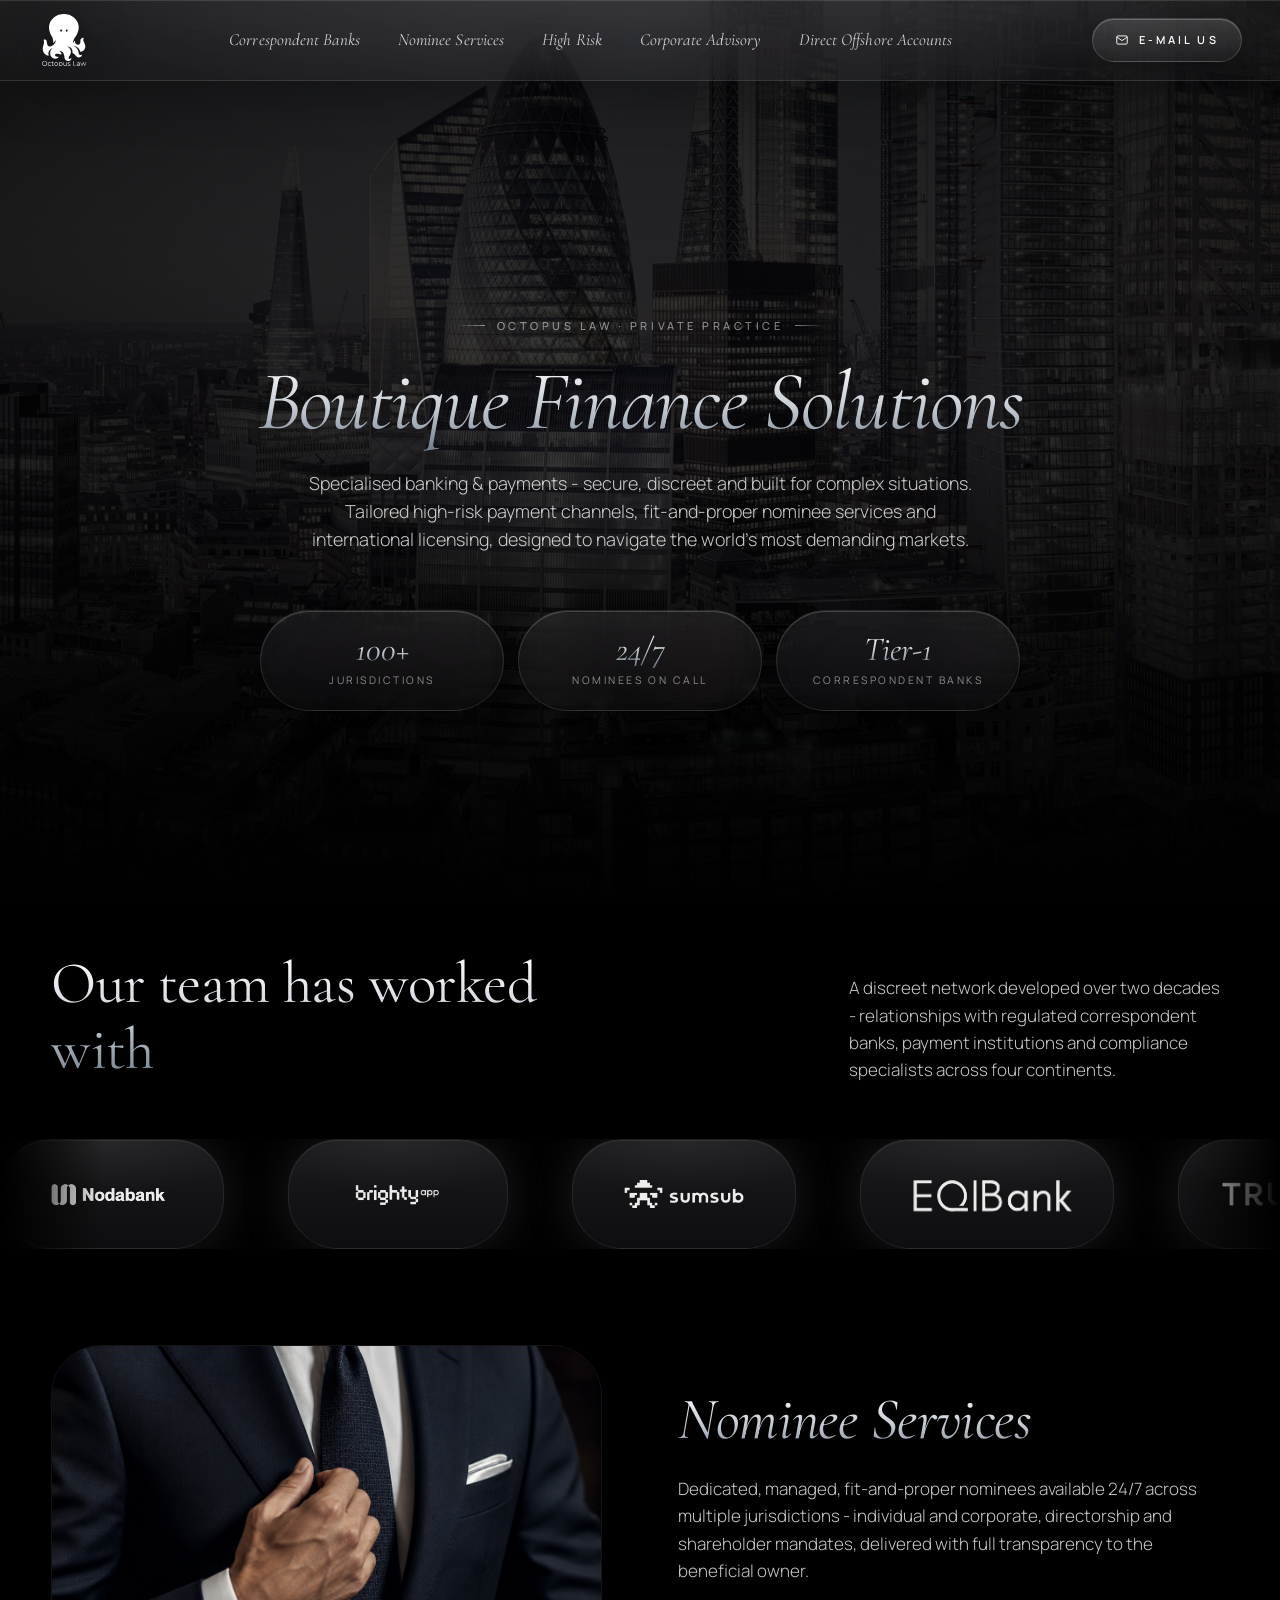
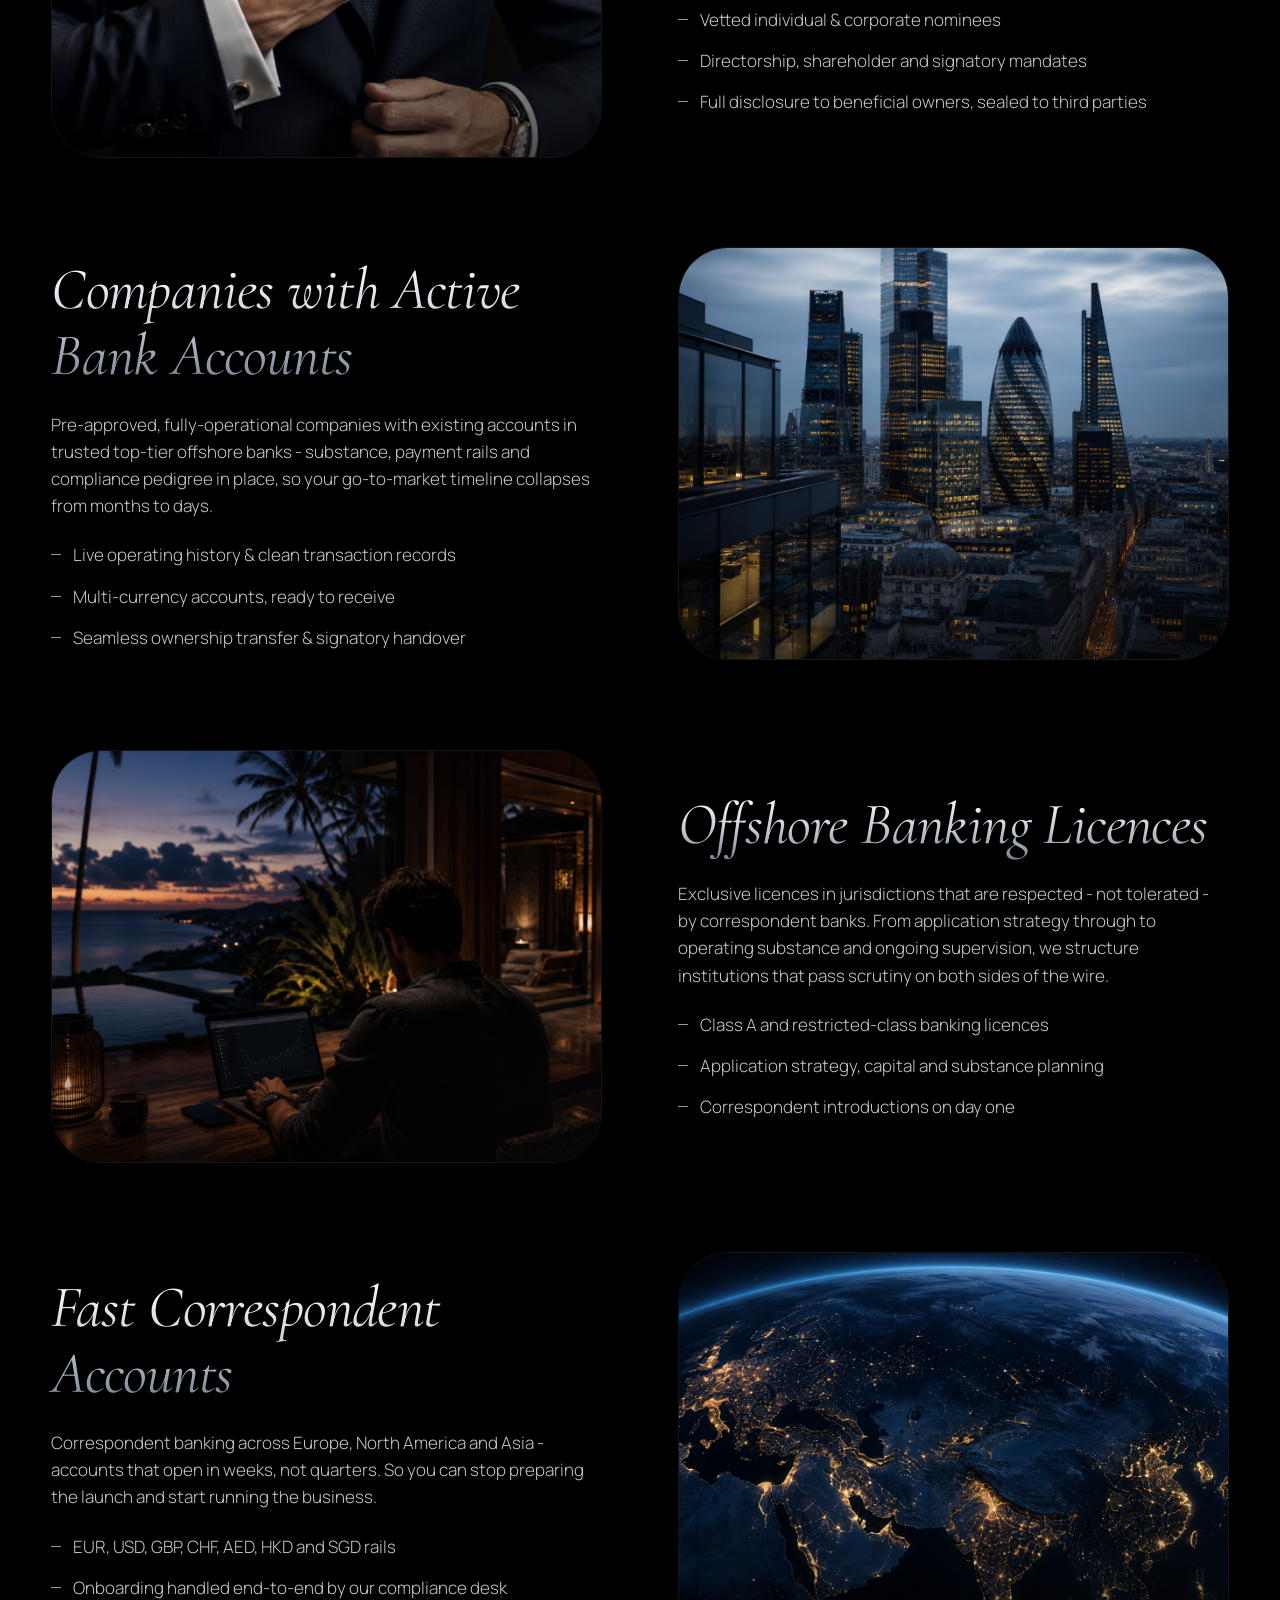
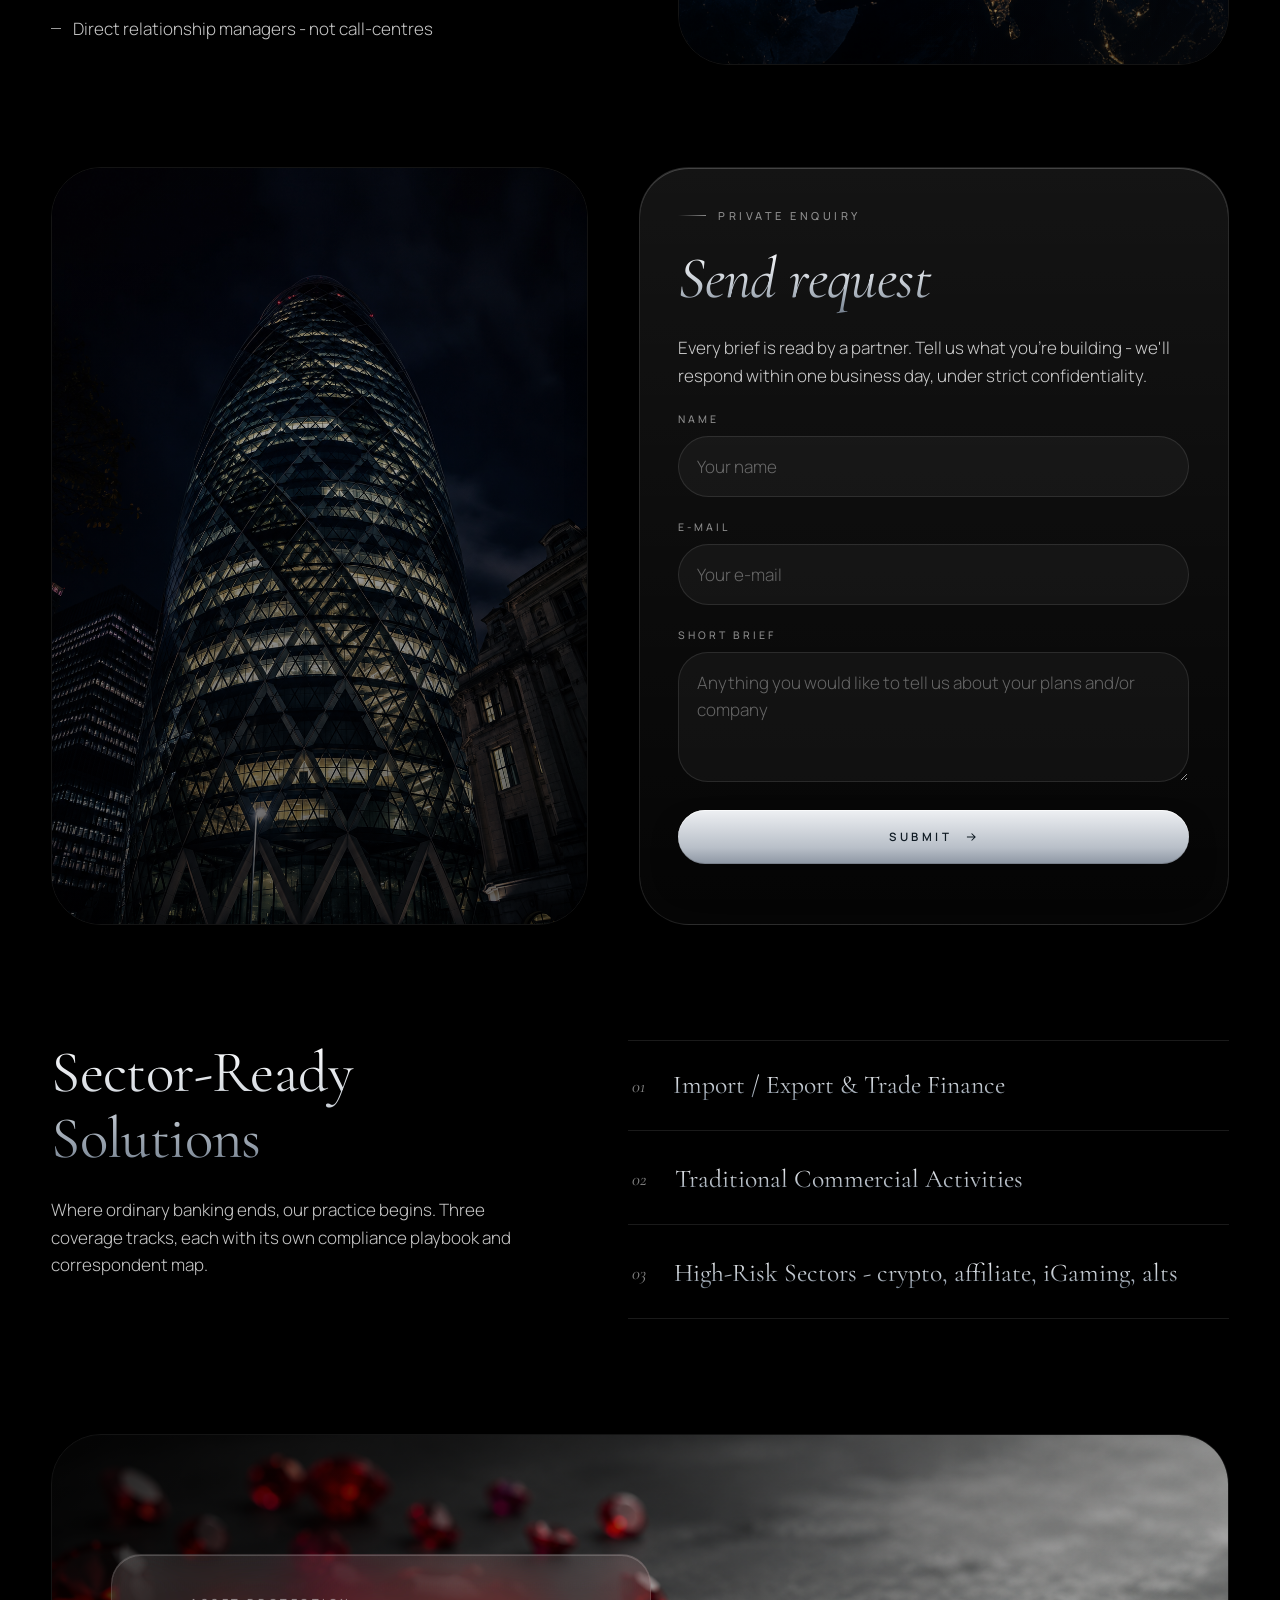
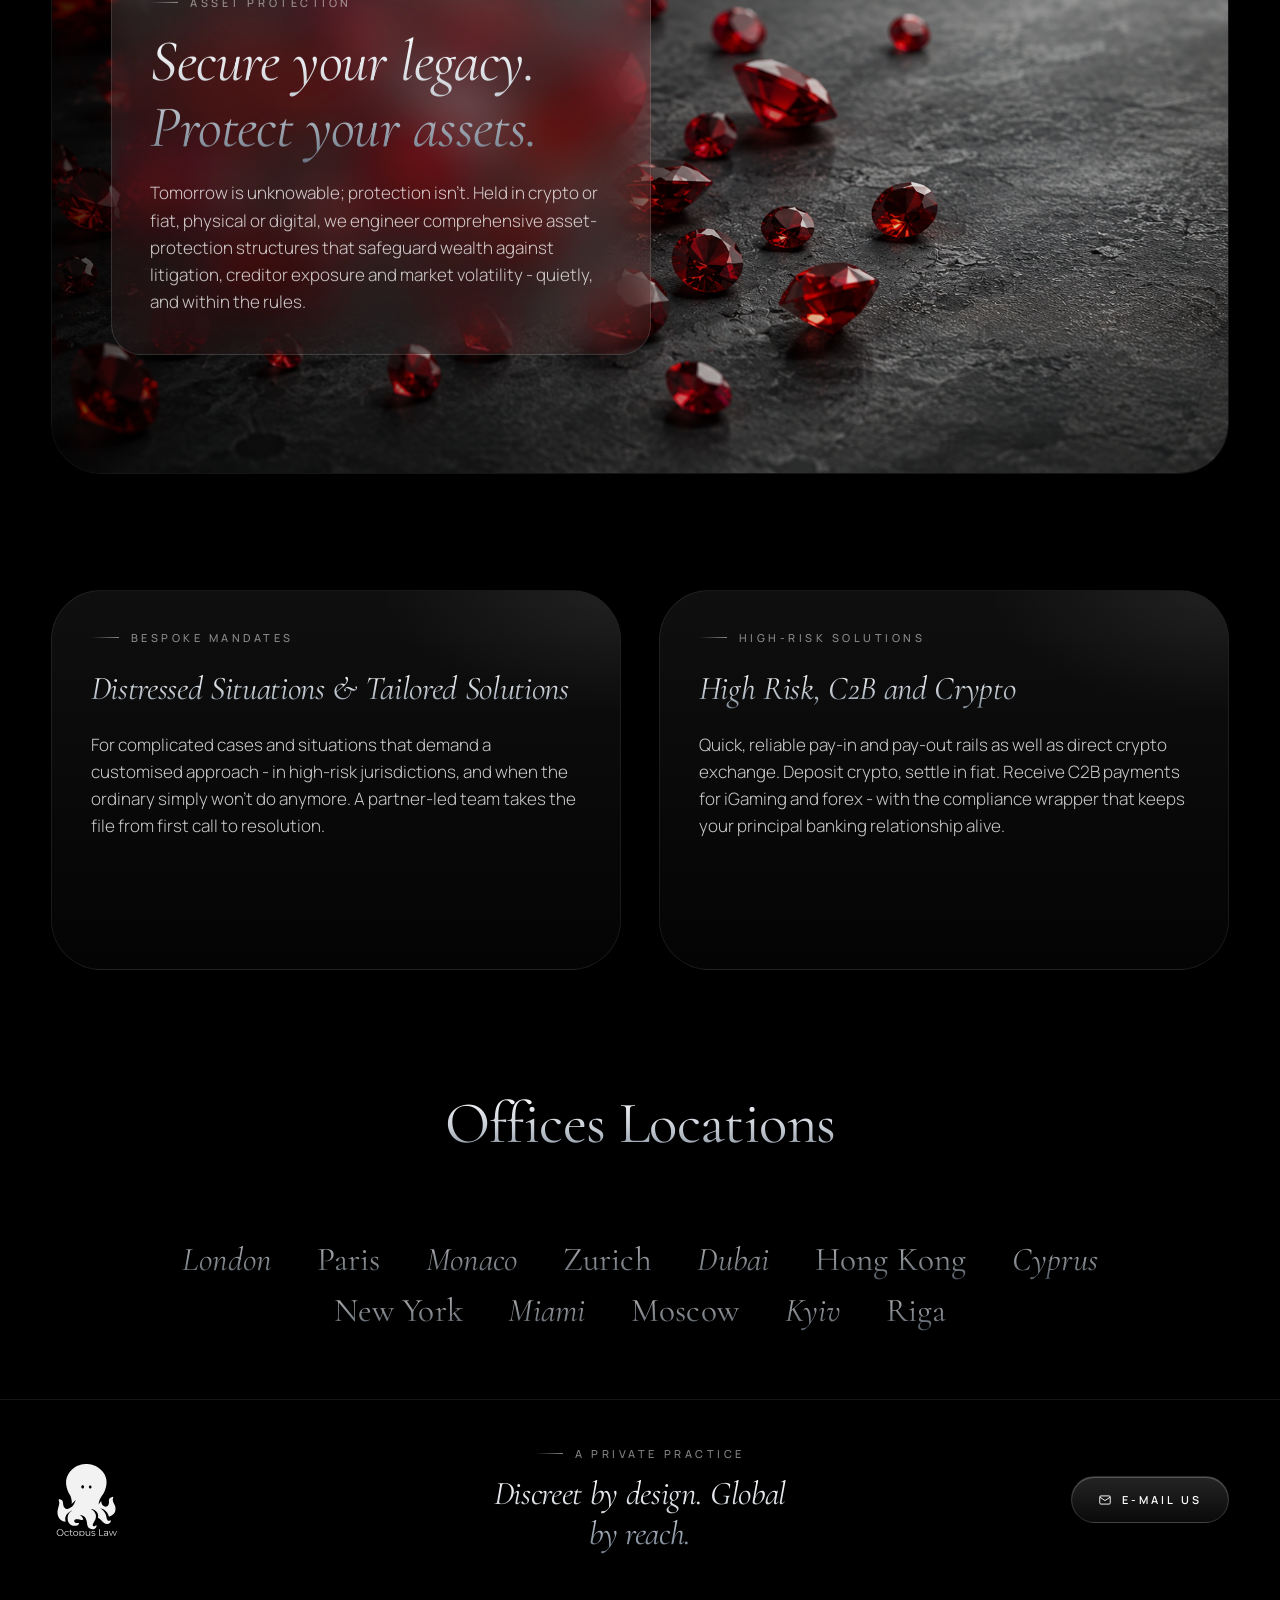
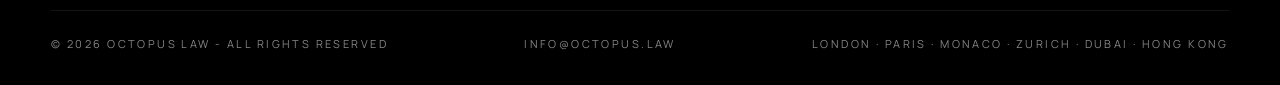
==== index.html @ 6b8dfa0c "Implement Octopus Law luxury banking website Three-page HTML/CSS/JS site built from design bundle: -" ====
<!DOCTYPE html>
<html lang="en">
<head>
<meta charset="UTF-8" />
<meta name="viewport" content="width=device-width, initial-scale=1.0" />
<title>Octopus Law - Boutique Finance Solutions</title>
<meta name="description" content="Specialised banking, payments, nominee and licensing services for complex, high-risk and cross-border situations." />
<link rel="preconnect" href="https://fonts.googleapis.com" />
<link rel="preconnect" href="https://fonts.gstatic.com" crossorigin />
<link href="https://fonts.googleapis.com/css2?family=Cormorant+Garamond:ital,wght@0,300;0,400;0,500;0,600;1,300;1,400;1,500;1,600&family=Manrope:wght@200;300;400;500;600;700&display=swap" rel="stylesheet" />
<link rel="stylesheet" href="css/style.css" />
<link rel="icon" type="image/svg+xml" href="assets/logo-white.svg" />
</head>
<body>

<!-- =========================================================
     NAV - Liquid Glass
     ========================================================= -->
<header class="nav">
  <div class="nav__shell">
    <div class="nav__row">
      <a class="nav__logo" href="index.html" aria-label="Octopus Law - Home">
        <img src="assets/logo-white.svg" alt="Octopus Law" />
      </a>
      <a class="nav__brand" href="index.html" aria-label="Octopus Law - Home">
        <span class="nav__brand-text">Octopus Law</span>
        <span class="nav__brand-icon"><img src="assets/logo-mark-white.svg" alt="" /></span>
      </a>
      <nav class="nav__links" aria-label="Primary">
        <a class="nav__link" href="index.html#correspondent">Correspondent Banks</a>
        <a class="nav__link" href="index.html#nominee">Nominee Services</a>
        <a class="nav__link" href="index.html#high-risk">High Risk</a>
        <a class="nav__link" href="corporate-advisory.html">Corporate Advisory</a>
        <a class="nav__link" href="direct-offshore.html">Direct Offshore Accounts</a>
      </nav>
      <a class="nav__cta" href="mailto:info@octopus.law">
        <svg viewBox="0 0 24 24" fill="none" stroke="currentColor" stroke-width="1.6"><path d="M3 7l9 6 9-6M5 5h14a2 2 0 012 2v10a2 2 0 01-2 2H5a2 2 0 01-2-2V7a2 2 0 012-2z"/></svg>
        E-mail us
      </a>
      <a class="nav__mail-icon" href="mailto:info@octopus.law" aria-label="Email us">
        <svg viewBox="0 0 24 24" fill="none" stroke="currentColor" stroke-width="1.6"><path d="M3 7l9 6 9-6M5 5h14a2 2 0 012 2v10a2 2 0 01-2 2H5a2 2 0 01-2-2V7a2 2 0 012-2z"/></svg>
      </a>
      <button class="nav__hamburger" aria-label="Open menu">
        <span></span><span></span><span></span>
      </button>
    </div>
  </div>
</header>

<!-- Mobile overlay -->
<div class="mobile-menu" id="mobile-menu" aria-hidden="true">
  <button class="mobile-menu__close" aria-label="Close menu">✕</button>
  <nav class="mobile-menu__links">
    <a href="index.html#correspondent">Correspondent Banks</a>
    <a href="index.html#nominee">Nominee Services</a>
    <a href="index.html#high-risk">High Risk</a>
    <a href="corporate-advisory.html">Corporate Advisory</a>
    <a href="direct-offshore.html">Direct Offshore Accounts</a>
  </nav>
  <div class="mobile-menu__footer">
    <span>info@octopus.law</span>
    <span>© 2026 Octopus Law</span>
  </div>
</div>

<!-- =========================================================
     HERO
     ========================================================= -->
<section class="hero">
  <div class="hero__bg" data-parallax="0.15">
    <img src="assets/london-wide.webp" alt="" />
  </div>
  <div class="hero__inner">
    <div class="hero__text reveal">
      <span class="eyebrow eyebrow--center">Octopus Law · Private practice</span>
      <h1>Boutique Finance Solutions</h1>
      <p class="lede">
        Specialised banking &amp; payments - secure, discreet and built for complex situations.
        Tailored high-risk payment channels, fit-and-proper nominee services and international
        licensing, designed to navigate the world's most demanding markets.
      </p>
    </div>
    <div class="hero__stats reveal">
      <div class="stat"><span class="stat__k">100+</span><span class="stat__v">Jurisdictions</span></div>
      <div class="stat"><span class="stat__k">24/7</span><span class="stat__v">Nominees on call</span></div>
      <div class="stat"><span class="stat__k">Tier-1</span><span class="stat__v">Correspondent banks</span></div>
    </div>
  </div>
</section>

<!-- =========================================================
     CORRESPONDENT BANKS (anchor target)
     ========================================================= -->
<section class="banks" id="correspondent">
  <div class="banks__header reveal">
    <div>
      <h2>Our team has worked with</h2>
    </div>
    <p class="body-text">
      A discreet network developed over two decades - relationships with regulated correspondent
      banks, payment institutions and compliance specialists across four continents.
    </p>
  </div>
  <div class="marquee reveal">
    <div class="marquee__track">
      <div class="marquee__chip"><img src="assets/partners/nodabank.png" alt="" /></div>
      <div class="marquee__chip"><img src="assets/partners/brighty.png" alt="" /></div>
      <div class="marquee__chip"><img src="assets/partners/sumsub.png" alt="" /></div>
      <div class="marquee__chip"><img src="assets/partners/eqibank.png" alt="" /></div>
      <div class="marquee__chip"><img src="assets/partners/xpro-wire.png" alt="" /></div>
      <div class="marquee__chip"><img src="assets/partners/truist.png" alt="" /></div>
      <div class="marquee__chip"><img src="assets/partners/icbc.png" alt="" /></div>
      <div class="marquee__chip"><img src="assets/partners/raiffeisen.png" alt="" /></div>
      <div class="marquee__chip"><img src="assets/partners/dbs.png" alt="" /></div>
      <div class="marquee__chip"><img src="assets/partners/julius-baer.png" alt="" /></div>
      <div class="marquee__chip"><img src="assets/partners/bank-of-china.png" alt="" /></div>
      <div class="marquee__chip"><img src="assets/partners/china-construction-bank.png" alt="" /></div>
      <div class="marquee__chip"><img src="assets/partners/standard-chartered.png" alt="" /></div>
      <div class="marquee__chip"><img src="assets/partners/cnn.png" alt="" /></div>
      <div class="marquee__chip"><img src="assets/partners/3s-money.png" alt="" /></div>
      <div class="marquee__chip"><img src="assets/partners/equals.png" alt="" /></div>
      <div class="marquee__chip"><img src="assets/partners/barclays.png" alt="" /></div>
      <div class="marquee__chip"><img src="assets/partners/nodabank.png" alt="" /></div>
      <div class="marquee__chip"><img src="assets/partners/brighty.png" alt="" /></div>
      <div class="marquee__chip"><img src="assets/partners/sumsub.png" alt="" /></div>
      <div class="marquee__chip"><img src="assets/partners/eqibank.png" alt="" /></div>
      <div class="marquee__chip"><img src="assets/partners/xpro-wire.png" alt="" /></div>
      <div class="marquee__chip"><img src="assets/partners/truist.png" alt="" /></div>
      <div class="marquee__chip"><img src="assets/partners/icbc.png" alt="" /></div>
      <div class="marquee__chip"><img src="assets/partners/raiffeisen.png" alt="" /></div>
      <div class="marquee__chip"><img src="assets/partners/dbs.png" alt="" /></div>
      <div class="marquee__chip"><img src="assets/partners/julius-baer.png" alt="" /></div>
      <div class="marquee__chip"><img src="assets/partners/bank-of-china.png" alt="" /></div>
      <div class="marquee__chip"><img src="assets/partners/china-construction-bank.png" alt="" /></div>
      <div class="marquee__chip"><img src="assets/partners/standard-chartered.png" alt="" /></div>
      <div class="marquee__chip"><img src="assets/partners/cnn.png" alt="" /></div>
      <div class="marquee__chip"><img src="assets/partners/3s-money.png" alt="" /></div>
      <div class="marquee__chip"><img src="assets/partners/equals.png" alt="" /></div>
      <div class="marquee__chip"><img src="assets/partners/barclays.png" alt="" /></div>
    </div>
  </div>
</section>

<!-- =========================================================
     SERVICE MODULES (4)
     ========================================================= -->
<section class="module" id="nominee">
  <div class="module__media reveal reveal--left">
    <img src="assets/nominee-services.png" alt="Nominee services" />
  </div>
  <div class="module__copy reveal reveal--right">
    <h2>Nominee Services</h2>
    <p class="body-text">
      Dedicated, managed, fit-and-proper nominees available 24/7 across multiple jurisdictions -
      individual and corporate, directorship and shareholder mandates, delivered with full
      transparency to the beneficial owner.
    </p>
    <ul>
      <li>Vetted individual &amp; corporate nominees</li>
      <li>Directorship, shareholder and signatory mandates</li>
      <li>Full disclosure to beneficial owners, sealed to third parties</li>
    </ul>
  </div>
</section>

<section class="module module--reverse">
  <div class="module__media reveal reveal--right">
    <img src="assets/active-bank-accounts.png" alt="Companies with active bank accounts" />
  </div>
  <div class="module__copy reveal reveal--left">
    <h2>Companies with Active Bank Accounts</h2>
    <p class="body-text">
      Pre-approved, fully-operational companies with existing accounts in trusted top-tier
      offshore banks - substance, payment rails and compliance pedigree in place, so your
      go-to-market timeline collapses from months to days.
    </p>
    <ul>
      <li>Live operating history &amp; clean transaction records</li>
      <li>Multi-currency accounts, ready to receive</li>
      <li>Seamless ownership transfer &amp; signatory handover</li>
    </ul>
  </div>
</section>

<section class="module">
  <div class="module__media reveal reveal--left">
    <img src="assets/offshore-banking-licenses.png" alt="Offshore banking licences" />
  </div>
  <div class="module__copy reveal reveal--right">
    <h2>Offshore Banking Licences</h2>
    <p class="body-text">
      Exclusive licences in jurisdictions that are respected - not tolerated - by correspondent
      banks. From application strategy through to operating substance and ongoing supervision,
      we structure institutions that pass scrutiny on both sides of the wire.
    </p>
    <ul>
      <li>Class A and restricted-class banking licences</li>
      <li>Application strategy, capital and substance planning</li>
      <li>Correspondent introductions on day one</li>
    </ul>
  </div>
</section>

<section class="module module--reverse">
  <div class="module__media reveal reveal--right">
    <img src="assets/fast-correspondent-accounts.png" alt="Fast correspondent accounts" />
  </div>
  <div class="module__copy reveal reveal--left">
    <h2>Fast Correspondent Accounts</h2>
    <p class="body-text">
      Correspondent banking across Europe, North America and Asia - accounts that open in weeks,
      not quarters. So you can stop preparing the launch and start running the business.
    </p>
    <ul>
      <li>EUR, USD, GBP, CHF, AED, HKD and SGD rails</li>
      <li>Onboarding handled end-to-end by our compliance desk</li>
      <li>Direct relationship managers - not call-centres</li>
    </ul>
  </div>
</section>

<!-- =========================================================
     REQUEST FORM
     ========================================================= -->
<section class="request" id="contact">
  <div class="request__shell">
    <div class="request__media reveal reveal--left">
      <img src="assets/request.png" alt="" />
    </div>
    <form class="request__form request-form reveal reveal--right" id="request-form" novalidate>
      <span class="eyebrow">Private enquiry</span>
      <h2>Send request</h2>
      <p class="body-text">
        Every brief is read by a partner. Tell us what you're building - we'll respond within one
        business day, under strict confidentiality.
      </p>
      <div class="field">
        <label for="r-name">Name</label>
        <input id="r-name" name="name" type="text" placeholder="Your name" autocomplete="name" required />
      </div>
      <div class="field">
        <label for="r-email">E-mail</label>
        <input id="r-email" name="email" type="email" placeholder="Your e-mail" autocomplete="email" required />
      </div>
      <div class="field">
        <label for="r-brief">Short brief</label>
        <textarea id="r-brief" name="brief" placeholder="Anything you would like to tell us about your plans and/or company" required></textarea>
      </div>
      <button class="submit-btn" type="submit">
        Submit
        <svg viewBox="0 0 24 24" fill="none" stroke="currentColor" stroke-width="1.8"><path d="M5 12h14M13 6l6 6-6 6"/></svg>
      </button>
      <span class="form-status"></span>
    </form>
  </div>
</section>

<!-- =========================================================
     SECTOR-READY SOLUTIONS
     ========================================================= -->
<section class="sectors">
  <div class="sectors__grid">
    <div class="reveal">
      <h2>Sector-Ready Solutions</h2>
      <p class="body-text" style="margin-top: 24px;">
        Where ordinary banking ends, our practice begins. Three coverage tracks, each with its
        own compliance playbook and correspondent map.
      </p>
    </div>
    <div class="sectors__list reveal stagger">
      <div class="sector-row">
        <span class="sector-row__num">01</span>
        <span class="sector-row__title">Import / Export &amp; Trade Finance</span>
      </div>
      <div class="sector-row">
        <span class="sector-row__num">02</span>
        <span class="sector-row__title">Traditional Commercial Activities</span>
      </div>
      <div class="sector-row">
        <span class="sector-row__num">03</span>
        <span class="sector-row__title">High-Risk Sectors - crypto, affiliate, iGaming, alts</span>
      </div>
    </div>
  </div>
</section>

<!-- =========================================================
     ASSET PROTECTION (float card)
     ========================================================= -->
<section class="float-card">
  <div class="float-card__inner reveal">
    <img src="assets/asset-protection.png" alt="" />
    <div class="float-card__panel">
      <span class="eyebrow">Asset protection</span>
      <h2>Secure your legacy. Protect your assets.</h2>
      <p class="body-text">
        Tomorrow is unknowable; protection isn't. Held in crypto or fiat, physical or digital,
        we engineer comprehensive asset-protection structures that safeguard wealth against
        litigation, creditor exposure and market volatility - quietly, and within the rules.
      </p>
    </div>
  </div>
</section>

<!-- =========================================================
     DISTRESSED SITUATIONS  (paired block)
     ========================================================= -->
<section class="duo">
  <div class="duo__grid">
    <div class="duo__card reveal reveal--left">
      <span class="eyebrow">Bespoke mandates</span>
      <h3>Distressed Situations &amp; Tailored Solutions</h3>
      <p class="body-text">
        For complicated cases and situations that demand a customised approach - in high-risk
        jurisdictions, and when the ordinary simply won't do anymore. A partner-led team takes
        the file from first call to resolution.
      </p>
    </div>
    <div class="duo__card reveal reveal--right" id="high-risk">
      <span class="eyebrow">High-risk solutions</span>
      <h3>High Risk, C2B and Crypto</h3>
      <p class="body-text">
        Quick, reliable pay-in and pay-out rails as well as direct crypto exchange. Deposit
        crypto, settle in fiat. Receive C2B payments for iGaming and forex - with the compliance
        wrapper that keeps your principal banking relationship alive.
      </p>
    </div>
  </div>
</section>

<!-- =========================================================
     OFFICE LOCATIONS
     ========================================================= -->
<section class="locations" id="locations">
  <div class="locations__header reveal">
    <h2>Offices Locations</h2>
  </div>
  <div class="locations__cloud reveal stagger">
    <span class="location">London</span>
    <span class="location">Paris</span>
    <span class="location">Monaco</span>
    <span class="location">Zurich</span>
    <span class="location">Dubai</span>
    <span class="location">Hong&nbsp;Kong</span>
    <span class="location">Cyprus</span>
    <span class="location">New&nbsp;York</span>
    <span class="location">Miami</span>
    <span class="location">Moscow</span>
    <span class="location">Kyiv</span>
    <span class="location">Riga</span>
  </div>
</section>

<!-- =========================================================
     FOOTER
     ========================================================= -->
<footer class="footer">
  <div class="footer__top">
    <div class="footer__logo">
      <img src="assets/logo-white.svg" alt="Octopus Law" />
    </div>
    <div class="footer__center">
      <span class="eyebrow">A private practice</span>
      <h3>Discreet by design. Global by reach.</h3>
    </div>
    <div class="footer__right">
      <a class="mail-btn" href="mailto:info@octopus.law">
        <svg viewBox="0 0 24 24" fill="none" stroke="currentColor" stroke-width="1.6"><path d="M3 7l9 6 9-6M5 5h14a2 2 0 012 2v10a2 2 0 01-2 2H5a2 2 0 01-2-2V7a2 2 0 012-2z"/></svg>
        <span class="mail-btn__label">E-mail us</span>
      </a>
    </div>
  </div>
  <div class="footer__bottom">
    <span>© 2026 Octopus Law - All rights reserved</span>
    <span>info@octopus.law</span>
    <span>London · Paris · Monaco · Zurich · Dubai · Hong Kong</span>
  </div>
</footer>

<script src="js/main.js"></script>
</body>
</html>
---- css/style.css ----
/* ============================================================
   Octopus Law — Luxury Banking Advisory
   Background tone from logo: #172532
   ============================================================ */

*,
*::before,
*::after {
  box-sizing: border-box;
}

:root {
  --bg-0: #000000;
  --bg-1: #050505;        /* near-black primary bg */
  --bg-2: #0d0d0e;
  --bg-3: #16171a;
  --line: rgba(255, 255, 255, 0.08);
  --line-strong: rgba(255, 255, 255, 0.18);
  --ink: #ffffff;
  --ink-soft: rgba(255, 255, 255, 0.78);
  --ink-mute: rgba(255, 255, 255, 0.52);
  --champagne: oklch(0.86 0.04 85);
  --glass: rgba(255, 255, 255, 0.055);
  --glass-strong: rgba(255, 255, 255, 0.09);

  --silver-gradient: linear-gradient(
    180deg,
    #ffffff 0%,
    #eef0f3 18%,
    #c9cfd6 48%,
    #8b96a3 78%,
    #5f6a78 100%
  );

  --serif: "Cormorant Garamond", "Cormorant", "Times New Roman", serif;
  --sans: "Manrope", -apple-system, BlinkMacSystemFont, "Segoe UI", system-ui, sans-serif;

  --r-sm: 18px;
  --r-md: 30px;
  --r-lg: 50px;
  --r-xl: 50px;
  --r-pill: 999px;

  --pad-x: clamp(20px, 4vw, 80px);
  --nav-h: 168px;
}

html {
  scroll-behavior: smooth;
  scroll-padding-top: 220px;
}

body {
  margin: 0;
  min-height: 100vh;
  font-family: var(--sans);
  font-size: 17px;
  line-height: 1.6;
  color: var(--ink-soft);
  background: #000000;
  -webkit-font-smoothing: antialiased;
  -moz-osx-font-smoothing: grayscale;
  overflow-x: hidden;
  position: relative;
}
/* Luxury texture: subtle grain + faint vertical pinstripe + silver vignettes */
body::before {
  content: "";
  position: fixed;
  inset: 0;
  z-index: 0;
  pointer-events: none;
  background-image:
    radial-gradient(1200px 700px at 80% -10%, rgba(255, 255, 255, 0.05), transparent 60%),
    radial-gradient(1000px 600px at -10% 30%, rgba(200, 210, 230, 0.035), transparent 60%),
    radial-gradient(1400px 800px at 50% 110%, rgba(255, 255, 255, 0.04), transparent 60%);
}
body::after {
  content: "";
  position: fixed;
  inset: 0;
  z-index: 0;
  pointer-events: none;
  opacity: 0.55;
  mix-blend-mode: overlay;
  background-image: url("data:image/svg+xml;utf8,<svg xmlns='http://www.w3.org/2000/svg' width='220' height='220'><filter id='n'><feTurbulence type='fractalNoise' baseFrequency='0.85' numOctaves='2' stitchTiles='stitch'/><feColorMatrix values='0 0 0 0 1 0 0 0 0 1 0 0 0 0 1 0 0 0 0.6 0'/></filter><rect width='100%25' height='100%25' filter='url(%23n)' opacity='0.55'/></svg>");
}
body > *:not(script):not(style):not(.nav):not(.mobile-menu) { position: relative; z-index: 1; }

img {
  max-width: 100%;
  display: block;
}

a {
  color: inherit;
  text-decoration: none;
}

button {
  font: inherit;
  color: inherit;
  border: none;
  background: none;
  cursor: pointer;
}

/* ----------------------------------------------------------------
   Typography — silver headings
   ---------------------------------------------------------------- */
.eyebrow {
  font-family: var(--sans);
  font-size: 11px;
  font-weight: 500;
  letter-spacing: 0.32em;
  text-transform: uppercase;
  color: var(--ink-mute);
  display: inline-flex;
  align-items: center;
  gap: 12px;
}
.eyebrow::before {
  content: "";
  width: 28px;
  height: 1px;
  background: linear-gradient(90deg, transparent, rgba(255, 255, 255, 0.5));
}
.eyebrow--center {
  display: inline-flex;
  align-items: center;
  gap: 12px;
}
.eyebrow--center::after {
  content: "";
  width: 28px;
  height: 1px;
  background: linear-gradient(90deg, rgba(255, 255, 255, 0.5), transparent);
}

h1, h2, h3, h4 {
  font-family: var(--serif);
  font-weight: 400;
  letter-spacing: -0.01em;
  margin: 0;
  background: var(--silver-gradient);
  -webkit-background-clip: text;
  background-clip: text;
  color: transparent;
  text-shadow: 0 0 80px rgba(255, 255, 255, 0.04);
  /* Padding prevents italic ascenders/descenders being clipped by background-clip */
  padding: 0.06em 0.08em 0.18em;
  margin: -0.06em -0.08em -0.18em;
}

h1 {
  font-size: clamp(40px, 6.5vw, 96px);
  line-height: 1.06;
  letter-spacing: -0.02em;
}
h2 {
  font-size: clamp(34px, 4.6vw, 68px);
  line-height: 1.12;
}
h3 {
  font-size: clamp(24px, 2.6vw, 36px);
  line-height: 1.2;
}
h4 {
  font-size: clamp(20px, 1.8vw, 26px);
  line-height: 1.25;
}

p { margin: 0; }

.lede {
  font-family: var(--sans);
  font-weight: 300;
  font-size: clamp(17px, 1.4vw, 21px);
  line-height: 1.55;
  color: var(--ink-soft);
  max-width: 62ch;
}

.body-text {
  font-weight: 300;
  color: var(--ink-soft);
  max-width: 64ch;
}

/* ----------------------------------------------------------------
   Layout primitives — section paddings (halved from luxury defaults)
   ---------------------------------------------------------------- */
.section {
  padding: clamp(40px, 5vw, 80px) var(--pad-x);
  position: relative;
}
.section--tight {
  padding-top: clamp(28px, 3vw, 48px);
  padding-bottom: clamp(28px, 3vw, 48px);
}
.container {
  max-width: 1480px;
  margin: 0 auto;
}
.divider {
  height: 1px;
  background: linear-gradient(90deg, transparent, rgba(255,255,255,0.14), transparent);
  margin: 0 var(--pad-x);
}

/* ----------------------------------------------------------------
   Liquid Glass — single-row frosted nav
   ---------------------------------------------------------------- */
.nav {
  position: fixed;
  inset: 0 0 auto 0;
  z-index: 100;
  pointer-events: none;
}
.nav__shell {
  pointer-events: auto;
  position: relative;
  background: linear-gradient(
      180deg,
      rgba(255, 255, 255, 0.07) 0%,
      rgba(255, 255, 255, 0.025) 100%
    );
  backdrop-filter: blur(36px) saturate(180%);
  -webkit-backdrop-filter: blur(36px) saturate(180%);
  border-bottom: 1px solid rgba(255, 255, 255, 0.08);
  box-shadow:
    0 1px 0 rgba(255, 255, 255, 0.12) inset,
    0 24px 60px -30px rgba(0, 0, 0, 0.7);
  overflow: hidden;
}
.nav__shell::before {
  content: "";
  position: absolute;
  inset: 0;
  background: radial-gradient(
    900px 220px at 50% -40%,
    rgba(255, 255, 255, 0.08),
    transparent 70%
  );
  pointer-events: none;
}

.nav__row {
  position: relative;
  display: grid;
  grid-template-columns: auto 1fr auto;
  align-items: center;
  gap: clamp(20px, 3vw, 40px);
  padding: 14px clamp(20px, 3vw, 48px);
  max-width: 1640px;
  margin: 0 auto;
}

.nav__logo {
  display: flex;
  align-items: center;
  justify-content: flex-start;
}
.nav__logo img {
  height: 52px;
  width: auto;
  filter: drop-shadow(0 4px 24px rgba(0, 0, 0, 0.4));
  transition: transform 0.5s cubic-bezier(0.2, 0.8, 0.2, 1);
}
.nav__logo:hover img { transform: translateY(-1px); }

.nav__links {
  display: flex;
  align-items: center;
  justify-content: center;
  gap: 6px;
  flex-wrap: nowrap;
}
.nav__link {
  position: relative;
  padding: 10px 16px;
  font-family: var(--serif);
  font-size: 17px;
  font-style: italic;
  letter-spacing: 0.005em;
  color: var(--ink-soft);
  font-weight: 400;
  border-radius: 50px;
  transition: color 0.3s ease, background 0.3s ease;
  white-space: nowrap;
}
.nav__link:hover,
.nav__link.is-active {
  color: var(--ink);
  background: rgba(255, 255, 255, 0.06);
}

.nav__cta {
  display: inline-flex;
  align-items: center;
  gap: 10px;
  padding: 12px 22px;
  border-radius: 50px;
  background: linear-gradient(180deg, rgba(255,255,255,0.14), rgba(255,255,255,0.04));
  border: 1px solid rgba(255, 255, 255, 0.14);
  font-size: 11px;
  letter-spacing: 0.28em;
  text-transform: uppercase;
  color: var(--ink);
  font-weight: 600;
  box-shadow:
    inset 0 1px 0 rgba(255, 255, 255, 0.22),
    0 12px 30px -14px rgba(0, 0, 0, 0.7);
  transition: transform 0.3s ease, box-shadow 0.3s ease;
  flex-shrink: 0;
}
.nav__cta:hover {
  transform: translateY(-1px);
  box-shadow:
    inset 0 1px 0 rgba(255, 255, 255, 0.35),
    0 18px 40px -14px rgba(0, 0, 0, 0.8);
}
.nav__cta svg { width: 14px; height: 14px; }

/* Mobile-only brand */
.nav__brand {
  display: none;
  align-items: center;
  gap: 10px;
}
.nav__brand-text {
  font-family: var(--serif);
  font-style: italic;
  font-size: 22px;
  background: var(--silver-gradient);
  -webkit-background-clip: text;
  background-clip: text;
  color: transparent;
  letter-spacing: 0.005em;
  line-height: 1;
}
.nav__brand-icon img {
  height: 38px;
  width: auto;
  filter: drop-shadow(0 4px 16px rgba(0, 0, 0, 0.4));
}

/* Round mail icon (mobile) */
.nav__mail-icon {
  display: none;
  align-items: center;
  justify-content: center;
  width: 44px;
  height: 44px;
  border-radius: 50%;
  background: linear-gradient(180deg, rgba(255,255,255,0.12), rgba(255,255,255,0.04));
  border: 1px solid rgba(255,255,255,0.12);
  color: white;
  box-shadow:
    inset 0 1px 0 rgba(255,255,255,0.2),
    0 8px 24px -10px rgba(0,0,0,0.6);
  flex-shrink: 0;
}
.nav__mail-icon svg { width: 17px; height: 17px; }

.nav__hamburger {
  display: none;
  width: 44px;
  height: 44px;
  border-radius: 50%;
  background: rgba(255, 255, 255, 0.08);
  border: 1px solid rgba(255, 255, 255, 0.12);
  align-items: center;
  justify-content: center;
  flex-direction: column;
  gap: 5px;
  flex-shrink: 0;
}
.nav__hamburger span {
  width: 18px;
  height: 1.4px;
  background: white;
  border-radius: 2px;
}

/* Footer/CTA pill (reused) */
.mail-btn {
  display: inline-flex;
  align-items: center;
  gap: 10px;
  padding: 14px 26px;
  border-radius: 50px;
  background: linear-gradient(180deg, rgba(255,255,255,0.14), rgba(255,255,255,0.04));
  border: 1px solid rgba(255, 255, 255, 0.14);
  font-size: 11px;
  letter-spacing: 0.28em;
  text-transform: uppercase;
  color: var(--ink);
  font-weight: 600;
  box-shadow:
    inset 0 1px 0 rgba(255, 255, 255, 0.22),
    0 12px 30px -14px rgba(0, 0, 0, 0.7);
  transition: transform 0.3s ease, box-shadow 0.3s ease;
}
.mail-btn:hover {
  transform: translateY(-1px);
  box-shadow:
    inset 0 1px 0 rgba(255, 255, 255, 0.35),
    0 18px 40px -14px rgba(0, 0, 0, 0.8);
}
.mail-btn svg { width: 14px; height: 14px; }

/* Mobile overlay menu */
.mobile-menu {
  position: fixed;
  inset: 0;
  z-index: 200;
  background: rgba(8, 8, 10, 0.78);
  backdrop-filter: blur(40px) saturate(180%);
  -webkit-backdrop-filter: blur(40px) saturate(180%);
  opacity: 0;
  pointer-events: none;
  transition: opacity 0.4s ease;
  display: flex;
  flex-direction: column;
  padding: 100px 28px 40px;
}
.mobile-menu.is-open {
  opacity: 1;
  pointer-events: auto;
}
.mobile-menu__close {
  position: absolute;
  top: 28px;
  right: 28px;
  width: 48px;
  height: 48px;
  border-radius: 50%;
  background: rgba(255, 255, 255, 0.08);
  border: 1px solid rgba(255, 255, 255, 0.12);
  color: white;
  font-size: 22px;
  display: flex;
  align-items: center;
  justify-content: center;
}
.mobile-menu__links {
  display: flex;
  flex-direction: column;
  gap: 4px;
  margin-top: 20px;
}
.mobile-menu__links a {
  padding: 18px 4px;
  font-family: var(--serif);
  font-size: 28px;
  border-bottom: 1px solid rgba(255, 255, 255, 0.08);
  color: white;
}
.mobile-menu__footer {
  margin-top: auto;
  display: flex;
  flex-direction: column;
  gap: 14px;
  color: var(--ink-mute);
  font-size: 12px;
  letter-spacing: 0.2em;
  text-transform: uppercase;
}

/* ----------------------------------------------------------------
   Hero — centered text over image, 3 stat tiles below
   ---------------------------------------------------------------- */
.hero {
  position: relative;
  min-height: 100vh;
  padding-top: calc(var(--nav-h) + 80px);
  padding-bottom: clamp(60px, 6vw, 100px);
  padding-left: var(--pad-x);
  padding-right: var(--pad-x);
  overflow: hidden;
  text-align: center;
}
.hero__bg {
  position: absolute;
  inset: 0;
  z-index: 0;
}
.hero__bg img {
  position: absolute;
  inset: 0;
  width: 100%;
  height: 100%;
  object-fit: cover;
  opacity: 0.55;
  transform: scale(1.05);
  transition: transform 6s ease-out;
  filter: saturate(0.3) brightness(0.85) contrast(1.05);
}
.hero.is-ready .hero__bg img { transform: scale(1.0); }
.hero__bg::after {
  content: "";
  position: absolute;
  inset: 0;
  background:
    radial-gradient(85% 80% at 50% 50%, transparent 0%, rgba(0,0,0,0.55) 70%, rgba(0,0,0,0.95) 100%),
    linear-gradient(180deg, rgba(0,0,0,0.4) 0%, rgba(0,0,0,0.5) 50%, rgba(0,0,0,0.98) 100%);
}
.hero__inner {
  position: relative;
  z-index: 1;
  max-width: 980px;
  margin: 0 auto;
  display: flex;
  flex-direction: column;
  align-items: center;
  justify-content: center;
  gap: 56px;
  min-height: calc(100vh - var(--nav-h) - 200px);
}
.hero__text {
  display: flex;
  flex-direction: column;
  align-items: center;
  gap: 24px;
}
.hero__text h1 {
  font-style: italic;
  text-align: center;
  text-wrap: balance;
}
.hero__text .lede {
  text-align: center;
  margin: 0 auto;
}
.hero__stats {
  display: grid;
  grid-template-columns: repeat(3, minmax(0, 1fr));
  gap: 14px;
  width: 100%;
  max-width: 760px;
}
.stat {
  padding: 22px 18px;
  border-radius: 50px;
  background: linear-gradient(180deg, rgba(255,255,255,0.07), rgba(255,255,255,0.02));
  backdrop-filter: blur(24px) saturate(180%);
  -webkit-backdrop-filter: blur(24px) saturate(180%);
  border: 1px solid rgba(255, 255, 255, 0.1);
  box-shadow:
    inset 0 1px 0 rgba(255, 255, 255, 0.18),
    0 20px 40px -20px rgba(0, 0, 0, 0.6);
  display: flex;
  flex-direction: column;
  align-items: center;
  gap: 4px;
}
.stat__k {
  font-family: var(--serif);
  font-style: italic;
  font-size: clamp(26px, 2.6vw, 38px);
  line-height: 1.05;
  background: var(--silver-gradient);
  -webkit-background-clip: text;
  background-clip: text;
  color: transparent;
}
.stat__v {
  font-size: 10.5px;
  letter-spacing: 0.24em;
  text-transform: uppercase;
  color: var(--ink-mute);
  text-align: center;
}

/* page-hero (smaller variant for inner pages) */
.page-hero {
  padding-top: calc(var(--nav-h) + 40px);
  padding-bottom: clamp(40px, 4vw, 60px);
  padding-left: var(--pad-x);
  padding-right: var(--pad-x);
  position: relative;
  overflow: hidden;
}
.page-hero__grid {
  position: relative;
  max-width: 1480px;
  margin: 0 auto;
  display: grid;
  grid-template-columns: 1.05fr 1fr;
  gap: clamp(40px, 5vw, 80px);
  align-items: center;
}
.page-hero__copy {
  display: flex;
  flex-direction: column;
  gap: 24px;
}
.page-hero__copy h1 {
  font-style: italic;
  font-size: clamp(40px, 5.4vw, 80px);
}

/* Stats row reused on inner pages */
.hero__meta {
  display: grid;
  grid-template-columns: repeat(3, minmax(0, 1fr));
  gap: 12px;
  margin-top: 12px;
}
.hero__meta-item {
  padding: 18px 14px;
  border-radius: 50px;
  background: linear-gradient(180deg, rgba(255,255,255,0.07), rgba(255,255,255,0.02));
  backdrop-filter: blur(20px) saturate(180%);
  -webkit-backdrop-filter: blur(20px) saturate(180%);
  border: 1px solid rgba(255, 255, 255, 0.1);
  box-shadow:
    inset 0 1px 0 rgba(255, 255, 255, 0.18),
    0 16px 30px -16px rgba(0, 0, 0, 0.5);
  display: flex;
  flex-direction: column;
  align-items: center;
  gap: 4px;
  text-align: center;
}
.hero__meta-item .k {
  font-family: var(--serif);
  font-style: italic;
  font-size: clamp(22px, 2vw, 30px);
  line-height: 1.05;
  background: var(--silver-gradient);
  -webkit-background-clip: text;
  background-clip: text;
  color: transparent;
}
.hero__meta-item .v {
  font-size: 10px;
  letter-spacing: 0.22em;
  text-transform: uppercase;
  color: var(--ink-mute);
}
.page-hero__image {
  position: relative;
  aspect-ratio: 4/5;
  border-radius: var(--r-lg);
  overflow: hidden;
  border: 1px solid rgba(255,255,255,0.08);
  box-shadow: 0 40px 100px -40px rgba(0,0,0,0.7);
}
.page-hero__image img {
  width: 100%;
  height: 100%;
  object-fit: cover;
}
.page-hero__image::after {
  content: "";
  position: absolute;
  inset: 0;
  background: linear-gradient(180deg, transparent 40%, rgba(0, 0, 0,0.45));
  pointer-events: none;
}

/* ----------------------------------------------------------------
   Marquee — Correspondent banks
   ---------------------------------------------------------------- */
.banks {
  padding: clamp(40px, 4vw, 60px) 0;
}
.banks__header {
  padding: 0 var(--pad-x);
  margin-bottom: 56px;
  display: flex;
  align-items: end;
  justify-content: space-between;
  gap: 32px;
  flex-wrap: wrap;
}
.banks__header h2 {
  max-width: 18ch;
}
.banks__header p {
  max-width: 38ch;
}
.marquee {
  overflow: hidden;
  mask-image: linear-gradient(90deg, transparent, black 8%, black 92%, transparent);
  -webkit-mask-image: linear-gradient(90deg, transparent, black 8%, black 92%, transparent);
}
.marquee__track {
  display: flex;
  gap: clamp(48px, 5vw, 96px);
  align-items: center;
  width: max-content;
  animation: marquee 70s linear infinite;
}
/* Each logo lives in a dark-graphite chip with halo glow */
.marquee__chip {
  display: inline-flex;
  align-items: center;
  justify-content: center;
  height: 110px;
  min-width: 220px;
  padding: 0 36px;
  border-radius: 50px;
  background: linear-gradient(180deg, #1a1a1c 0%, #0e0e10 100%);
  border: 1px solid rgba(255, 255, 255, 0.08);
  box-shadow:
    inset 0 1px 0 rgba(255, 255, 255, 0.07),
    0 0 60px -8px rgba(220, 230, 255, 0.18),
    0 24px 48px -24px rgba(0, 0, 0, 0.9);
  transition: transform 0.5s cubic-bezier(0.2,0.8,0.2,1), box-shadow 0.5s ease;
  flex-shrink: 0;
  position: relative;
  overflow: hidden;
}
.marquee__chip::before {
  content: "";
  position: absolute;
  inset: 0;
  border-radius: inherit;
  background: radial-gradient(120% 80% at 50% 0%, rgba(255,255,255,0.06), transparent 60%);
  pointer-events: none;
}
.marquee__chip:hover {
  transform: translateY(-2px);
  box-shadow:
    inset 0 1px 0 rgba(255, 255, 255, 0.12),
    0 0 90px -4px rgba(220, 230, 255, 0.28),
    0 28px 56px -24px rgba(0, 0, 0, 0.95);
}
.marquee__chip img {
  max-height: 60px;
  max-width: 180px;
  width: auto;
  height: auto;
  object-fit: contain;
  filter: brightness(0) invert(1);
  opacity: 0.92;
  position: relative;
}

@keyframes marquee {
  from { transform: translateX(0); }
  to   { transform: translateX(-50%); }
}

/* ----------------------------------------------------------------
   Service modules — alternating image / content
   ---------------------------------------------------------------- */
.module {
  display: grid;
  grid-template-columns: 1fr 1fr;
  gap: clamp(40px, 6vw, 96px);
  align-items: center;
  padding-top: clamp(30px, 3.5vw, 56px);
  padding-bottom: clamp(30px, 3.5vw, 56px);
  padding-left: var(--pad-x);
  padding-right: var(--pad-x);
}
.module--reverse .module__media { order: 2; }
.module__media {
  position: relative;
  aspect-ratio: 4/3;
  border-radius: var(--r-lg);
  overflow: hidden;
  border: 1px solid rgba(255,255,255,0.08);
  box-shadow: 0 40px 100px -40px rgba(0,0,0,0.7);
}
.module__media img {
  width: 100%;
  height: 100%;
  object-fit: cover;
  transition: transform 1.4s cubic-bezier(0.2, 0.8, 0.2, 1);
}
.module:hover .module__media img { transform: scale(1.04); }
.module__media::after {
  content: "";
  position: absolute;
  inset: 0;
  background:
    radial-gradient(60% 50% at 100% 100%, rgba(8, 8, 10,0.5), transparent),
    linear-gradient(180deg, transparent 60%, rgba(0, 0, 0,0.4));
  pointer-events: none;
}
.module__copy {
  display: flex;
  flex-direction: column;
  gap: 22px;
}
.module__index {
  font-family: var(--serif);
  font-size: 22px;
  color: var(--ink-mute);
  font-style: italic;
}
.module__copy h2 { font-style: italic; }
.module__copy ul {
  margin: 0;
  padding: 0;
  list-style: none;
  display: flex;
  flex-direction: column;
  gap: 14px;
}
.module__copy li {
  padding-left: 22px;
  position: relative;
  color: var(--ink-soft);
  font-weight: 300;
}
.module__copy li::before {
  content: "";
  position: absolute;
  left: 0;
  top: 13px;
  width: 10px;
  height: 1px;
  background: rgba(255,255,255,0.6);
}

/* ----------------------------------------------------------------
   Request form (glass)
   ---------------------------------------------------------------- */
.request {
  padding: clamp(40px, 4.5vw, 70px) var(--pad-x);
  position: relative;
}
.request__shell {
  max-width: 1480px;
  margin: 0 auto;
  display: grid;
  grid-template-columns: 1fr 1.1fr;
  gap: clamp(32px, 4vw, 80px);
  align-items: stretch;
}
.request__media {
  border-radius: var(--r-lg);
  overflow: hidden;
  border: 1px solid rgba(255,255,255,0.08);
  position: relative;
  min-height: 520px;
}
.request__media img {
  position: absolute;
  inset: 0;
  width: 100%;
  height: 100%;
  object-fit: cover;
}
.request__media::after {
  content: "";
  position: absolute;
  inset: 0;
  background: linear-gradient(180deg, rgba(0, 0, 0,0.2), rgba(0, 0, 0,0.6));
}
.request__form {
  padding: clamp(28px, 3vw, 48px);
  border-radius: var(--r-lg);
  background: linear-gradient(180deg, rgba(255,255,255,0.08), rgba(255,255,255,0.02));
  backdrop-filter: blur(28px) saturate(180%);
  -webkit-backdrop-filter: blur(28px) saturate(180%);
  border: 1px solid rgba(255,255,255,0.1);
  box-shadow:
    inset 0 1px 0 rgba(255,255,255,0.2),
    0 30px 80px -20px rgba(0,0,0,0.6);
  display: flex;
  flex-direction: column;
  gap: 22px;
}
.request__form h2 { font-style: italic; }
.field {
  display: flex;
  flex-direction: column;
  gap: 8px;
}
.field label {
  font-size: 10.5px;
  letter-spacing: 0.28em;
  text-transform: uppercase;
  color: var(--ink-mute);
  font-weight: 500;
}
.field input,
.field textarea {
  font: inherit;
  color: var(--ink);
  padding: 16px 18px;
  background: rgba(255,255,255,0.04);
  border: 1px solid rgba(255,255,255,0.1);
  border-radius: 50px;
  width: 100%;
  font-weight: 300;
  transition: border-color 0.25s, background 0.25s;
}
.field input::placeholder,
.field textarea::placeholder {
  color: rgba(255,255,255,0.35);
  font-weight: 300;
}
.field input:focus,
.field textarea:focus {
  outline: none;
  border-color: rgba(255,255,255,0.35);
  background: rgba(255,255,255,0.07);
}
.field textarea {
  min-height: 130px;
  resize: vertical;
  font-family: inherit;
  border-radius: 30px;
}
.submit-btn {
  display: inline-flex;
  align-items: center;
  justify-content: center;
  gap: 12px;
  padding: 18px 28px;
  border-radius: 999px;
  background: linear-gradient(180deg, #eef0f3, #b8bfc8 70%, #8d96a3);
  color: #0f1a23;
  font-weight: 600;
  font-size: 11.5px;
  letter-spacing: 0.3em;
  text-transform: uppercase;
  margin-top: 6px;
  box-shadow:
    inset 0 1px 0 rgba(255,255,255,0.7),
    inset 0 -1px 0 rgba(0,0,0,0.15),
    0 18px 40px -16px rgba(0,0,0,0.5);
  transition: transform 0.3s, box-shadow 0.3s;
  cursor: pointer;
  border: none;
}
.submit-btn:hover {
  transform: translateY(-1px);
  box-shadow:
    inset 0 1px 0 rgba(255,255,255,0.85),
    inset 0 -1px 0 rgba(0,0,0,0.15),
    0 26px 50px -16px rgba(0,0,0,0.6);
}
.submit-btn svg { width: 14px; height: 14px; }

.form-status {
  font-size: 13px;
  color: var(--champagne);
  font-style: italic;
}

/* ----------------------------------------------------------------
   Sector-ready (cards / list)
   ---------------------------------------------------------------- */
.sectors {
  padding: clamp(40px, 4.5vw, 70px) var(--pad-x);
}
.sectors__grid {
  display: grid;
  grid-template-columns: 1fr 1.2fr;
  gap: clamp(40px, 6vw, 96px);
  max-width: 1480px;
  margin: 0 auto;
  align-items: start;
}
.sectors__list {
  display: flex;
  flex-direction: column;
  gap: 4px;
}
.sector-row {
  display: grid;
  grid-template-columns: auto 1fr;
  gap: 28px;
  align-items: center;
  padding: 24px 4px;
  border-bottom: 1px solid rgba(255,255,255,0.1);
  cursor: default;
}
.sector-row:first-child { border-top: 1px solid rgba(255,255,255,0.1); }
.sector-row__num {
  font-family: var(--serif);
  font-style: italic;
  color: var(--ink-mute);
  font-size: 18px;
}
.sector-row__title {
  font-family: var(--serif);
  font-size: clamp(22px, 2vw, 30px);
  background: var(--silver-gradient);
  -webkit-background-clip: text;
  background-clip: text;
  color: transparent;
}
.sector-row__arrow { display: none; }

/* ----------------------------------------------------------------
   Floating image+text composition
   ---------------------------------------------------------------- */
.float-card {
  position: relative;
  max-width: 1480px;
  margin: 0 auto;
  padding: clamp(40px, 4.5vw, 70px) var(--pad-x);
}
.float-card__inner {
  position: relative;
  border-radius: var(--r-lg);
  overflow: hidden;
  min-height: clamp(420px, 60vw, 640px);
  border: 1px solid rgba(255,255,255,0.08);
}
.float-card__inner img {
  position: absolute;
  inset: 0;
  width: 100%;
  height: 100%;
  object-fit: cover;
}
.float-card__inner::after {
  content: "";
  position: absolute;
  inset: 0;
  background:
    linear-gradient(120deg, rgba(0, 0, 0,0.85) 0%, rgba(0, 0, 0,0.3) 50%, transparent 80%);
}
.float-card__panel {
  position: absolute;
  z-index: 2;
  top: 50%;
  left: clamp(20px, 5%, 60px);
  transform: translateY(-50%);
  max-width: 540px;
  padding: clamp(26px, 3vw, 44px);
  border-radius: var(--r-md);
  background: linear-gradient(180deg, rgba(255,255,255,0.1), rgba(255,255,255,0.04));
  backdrop-filter: blur(28px) saturate(180%);
  -webkit-backdrop-filter: blur(28px) saturate(180%);
  border: 1px solid rgba(255,255,255,0.12);
  box-shadow: inset 0 1px 0 rgba(255,255,255,0.2);
  display: flex;
  flex-direction: column;
  gap: 18px;
}
.float-card__panel h2 { font-style: italic; }

/* ----------------------------------------------------------------
   Locations
   ---------------------------------------------------------------- */
.locations {
  padding: clamp(40px, 5vw, 80px) var(--pad-x);
  text-align: center;
}
.locations__header {
  display: flex;
  flex-direction: column;
  align-items: center;
  gap: 18px;
  margin-bottom: 80px;
}
.locations__cloud {
  position: relative;
  display: flex;
  flex-wrap: wrap;
  justify-content: center;
  gap: 4px clamp(14px, 2vw, 28px);
  max-width: 1100px;
  margin: 0 auto;
  align-items: baseline;
}
.location {
  font-family: var(--serif);
  font-size: clamp(22px, 2.6vw, 36px);
  line-height: 1.05;
  background: var(--silver-gradient);
  -webkit-background-clip: text;
  background-clip: text;
  color: transparent;
  position: relative;
  padding: 6px 10px;
  cursor: default;
  transition: transform 0.5s cubic-bezier(0.2,0.8,0.2,1), opacity 0.5s ease;
  opacity: 0.7;
  letter-spacing: 0.005em;
}
.location:nth-child(odd) { font-style: italic; }
.location:hover { opacity: 1; transform: translateY(-4px); }
.location__star {
  font-family: var(--sans);
  font-size: 14px;
  vertical-align: super;
  color: var(--ink-mute);
  margin-left: 2px;
}

/* ----------------------------------------------------------------
   Two-up modules
   ---------------------------------------------------------------- */
.duo {
  padding: clamp(40px, 4.5vw, 70px) var(--pad-x);
}
.duo__grid {
  max-width: 1480px;
  margin: 0 auto;
  display: grid;
  grid-template-columns: 1fr 1fr;
  gap: clamp(24px, 3vw, 40px);
}
.duo__card {
  padding: clamp(32px, 3vw, 48px);
  border-radius: var(--r-lg);
  background: linear-gradient(180deg, rgba(255,255,255,0.06), rgba(255,255,255,0.015));
  backdrop-filter: blur(24px) saturate(180%);
  -webkit-backdrop-filter: blur(24px) saturate(180%);
  border: 1px solid rgba(255,255,255,0.08);
  display: flex;
  flex-direction: column;
  gap: 22px;
  min-height: 380px;
  position: relative;
  overflow: hidden;
}
.duo__card::before {
  content: "";
  position: absolute;
  inset: 0;
  background: radial-gradient(400px 200px at 100% 0%, rgba(255,255,255,0.08), transparent 60%);
  pointer-events: none;
}
.duo__card h3 { font-style: italic; }

/* ----------------------------------------------------------------
   Industries grid (cards with images)
   ---------------------------------------------------------------- */
.industries {
  padding: clamp(40px, 4.5vw, 70px) var(--pad-x);
}
.industries__grid {
  max-width: 1480px;
  margin: 0 auto;
  display: grid;
  grid-template-columns: repeat(3, 1fr);
  gap: clamp(20px, 2vw, 32px);
}
.industry-card {
  position: relative;
  aspect-ratio: 3/4;
  border-radius: var(--r-lg);
  overflow: hidden;
  border: 1px solid rgba(255,255,255,0.08);
  box-shadow: 0 30px 80px -30px rgba(0,0,0,0.6);
}
.industry-card__bg {
  position: absolute;
  inset: 0;
  background: linear-gradient(180deg, var(--bg-2), var(--bg-1));
}
.industry-card__bg img {
  width: 100%;
  height: 100%;
  object-fit: cover;
  opacity: 0.55;
  transition: transform 1.4s cubic-bezier(0.2, 0.8, 0.2, 1), opacity 0.5s ease;
}
.industry-card:hover .industry-card__bg img {
  transform: scale(1.06);
  opacity: 0.7;
}
.industry-card::after {
  content: "";
  position: absolute;
  inset: 0;
  background: linear-gradient(180deg, transparent 30%, rgba(0, 0, 0,0.95));
  pointer-events: none;
}
.industry-card__content {
  position: absolute;
  inset: 0;
  z-index: 2;
  padding: clamp(24px, 2.4vw, 36px);
  display: flex;
  flex-direction: column;
  justify-content: flex-end;
  gap: 12px;
}
.industry-card__content h3 { font-style: italic; }
.industry-card__content p {
  color: rgba(255,255,255,0.7);
  font-weight: 300;
  font-size: 15px;
}
.industry-card__num {
  position: absolute;
  top: clamp(20px, 2vw, 28px);
  right: clamp(20px, 2vw, 28px);
  font-family: var(--serif);
  font-style: italic;
  font-size: 22px;
  color: rgba(255,255,255,0.7);
  z-index: 2;
}

/* ----------------------------------------------------------------
   Footer
   ---------------------------------------------------------------- */
.footer {
  position: relative;
  padding: clamp(30px, 3.5vw, 50px) var(--pad-x) 32px;
  border-top: 1px solid rgba(255,255,255,0.08);
  background: linear-gradient(180deg, transparent, rgba(0,0,0,0.25));
}
.footer__top {
  max-width: 1480px;
  margin: 0 auto;
  display: grid;
  grid-template-columns: 1fr auto 1fr;
  gap: 40px;
  align-items: center;
}
.footer__logo img {
  height: 72px;
  width: auto;
  opacity: 0.95;
}
.footer__center {
  display: flex;
  flex-direction: column;
  align-items: center;
  gap: 12px;
}
.footer__center .eyebrow {
  color: var(--ink-mute);
}
.footer__center h3 {
  text-align: center;
  max-width: 22ch;
  font-style: italic;
}
.footer__right {
  display: flex;
  justify-content: flex-end;
}
.footer__bottom {
  max-width: 1480px;
  margin: 56px auto 0;
  padding-top: 24px;
  border-top: 1px solid rgba(255,255,255,0.08);
  display: flex;
  justify-content: space-between;
  align-items: center;
  gap: 24px;
  flex-wrap: wrap;
  color: var(--ink-mute);
  font-size: 11px;
  letter-spacing: 0.22em;
  text-transform: uppercase;
}

/* ----------------------------------------------------------------
   Reveal-on-scroll
   ---------------------------------------------------------------- */
.reveal {
  opacity: 0;
  transform: translateY(28px);
  transition: opacity 1s cubic-bezier(0.2, 0.8, 0.2, 1), transform 1s cubic-bezier(0.2, 0.8, 0.2, 1);
}
.reveal.is-in {
  opacity: 1;
  transform: translateY(0);
}
.reveal--right { transform: translateX(40px); }
.reveal--right.is-in { transform: translateX(0); }
.reveal--left { transform: translateX(-40px); }
.reveal--left.is-in { transform: translateX(0); }

.stagger > * { transition-delay: calc(var(--i, 0) * 60ms); }

/* ----------------------------------------------------------------
   Responsive — overrides
   ---------------------------------------------------------------- */
@media (max-width: 1100px) {
  :root { --nav-h: 78px; }
  .nav__row {
    display: flex;
    grid-template-columns: none;
    padding: 12px 18px;
    gap: 10px;
    align-items: center;
  }
  .nav__row > .nav__logo,
  .nav__row > .nav__links { display: none; }
  .nav__row > .nav__brand {
    display: inline-flex;
    margin-right: auto;
  }
  .nav__row > .nav__cta { display: none; }
  .nav__row > .nav__mail-icon { display: inline-flex; }
  .nav__row > .nav__hamburger { display: flex; }
}

@media (max-width: 480px) {
  .nav__brand-text { font-size: 18px; }
  .nav__brand-icon img { height: 32px; }
  .nav__row { padding: 10px 14px; }
}

@media (max-width: 860px) {
  .module, .request__shell, .sectors__grid, .duo__grid, .industries__grid, .page-hero__grid {
    grid-template-columns: 1fr !important;
  }
  .module--reverse .module__media { order: 0; }
  .request__media { min-height: 280px; }
  .industries__grid { gap: 16px; }
  .industry-card { aspect-ratio: 4/3; }
  .footer__top {
    grid-template-columns: 1fr;
    text-align: center;
  }
  .footer__logo, .footer__right { justify-content: center; display: flex; }
  .float-card__panel {
    position: relative;
    top: auto;
    left: auto;
    transform: none;
    margin: 0;
    max-width: 100%;
  }
  .float-card__inner { min-height: auto; }
  .float-card__inner img { position: relative; height: 320px; }
  .float-card__inner::after { background: linear-gradient(180deg, transparent 40%, rgba(0, 0, 0, 0.95)); }
  .hero { min-height: 720px; }
}
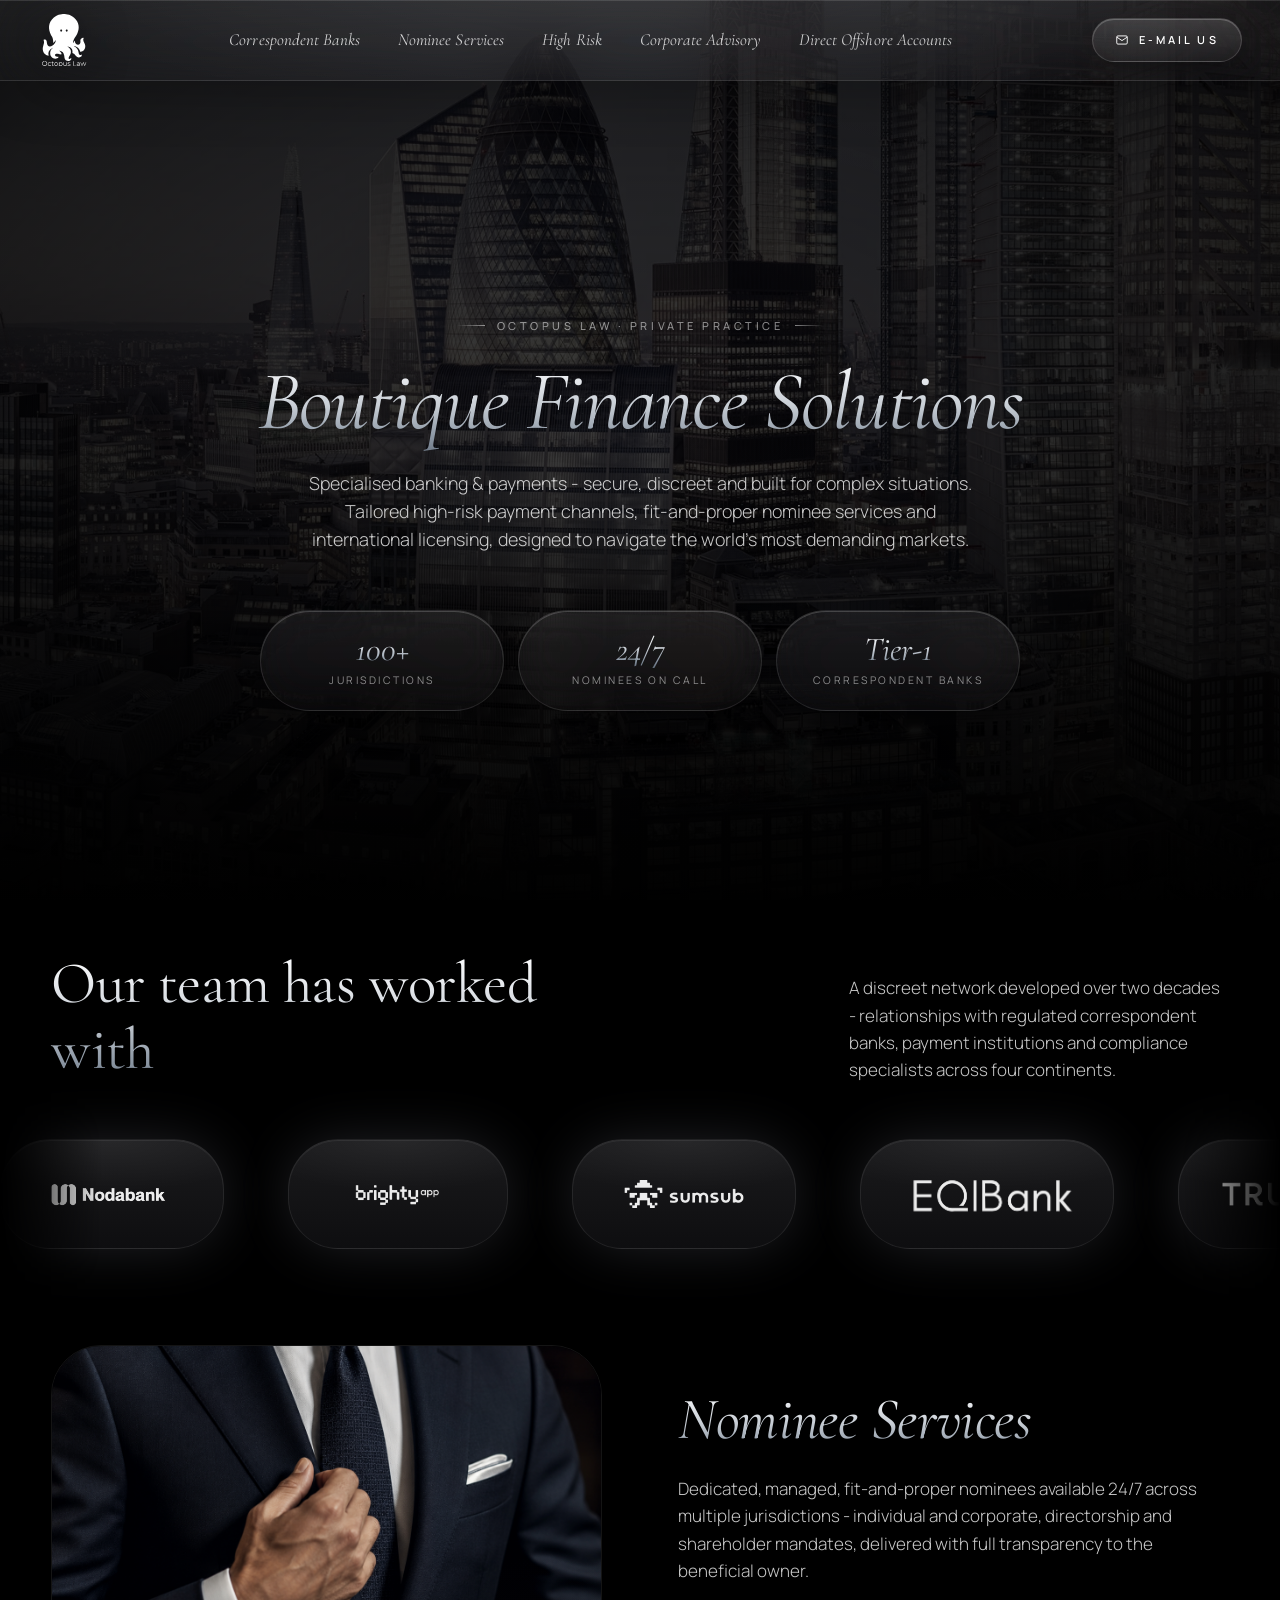
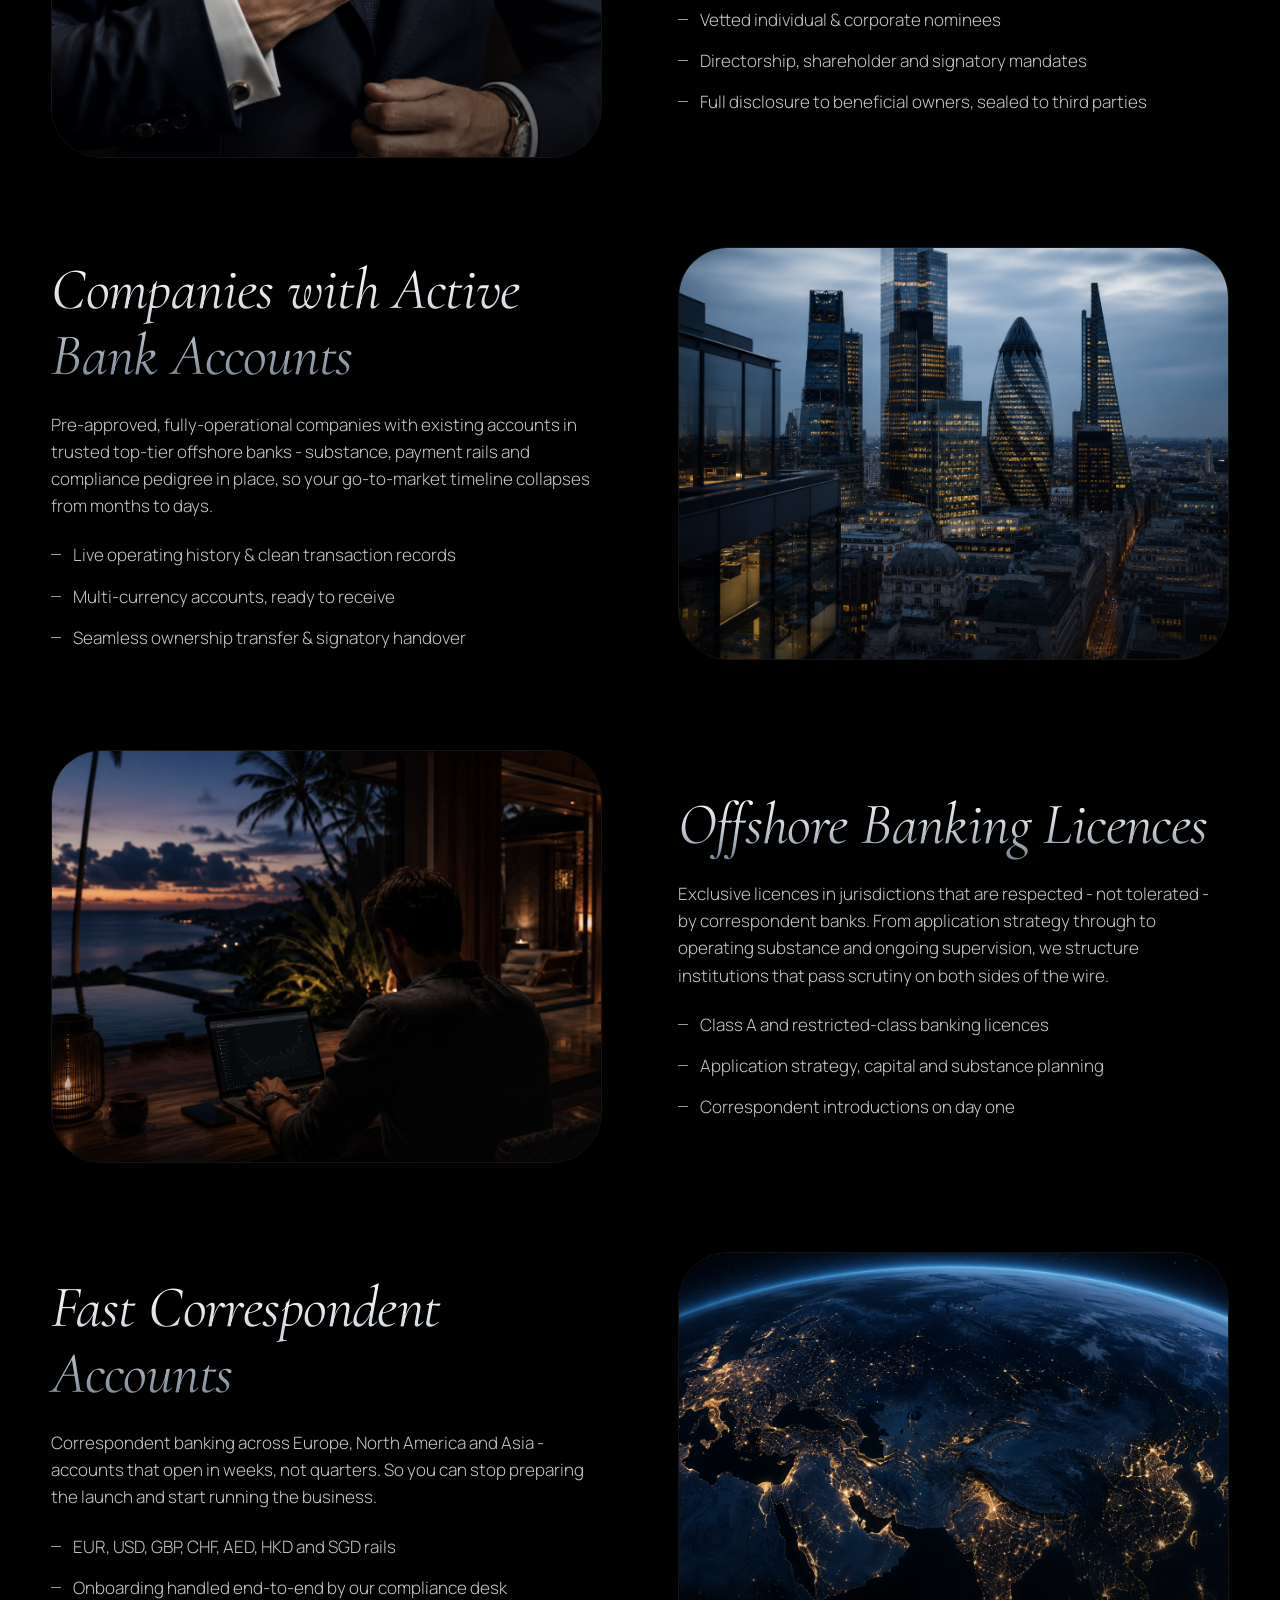
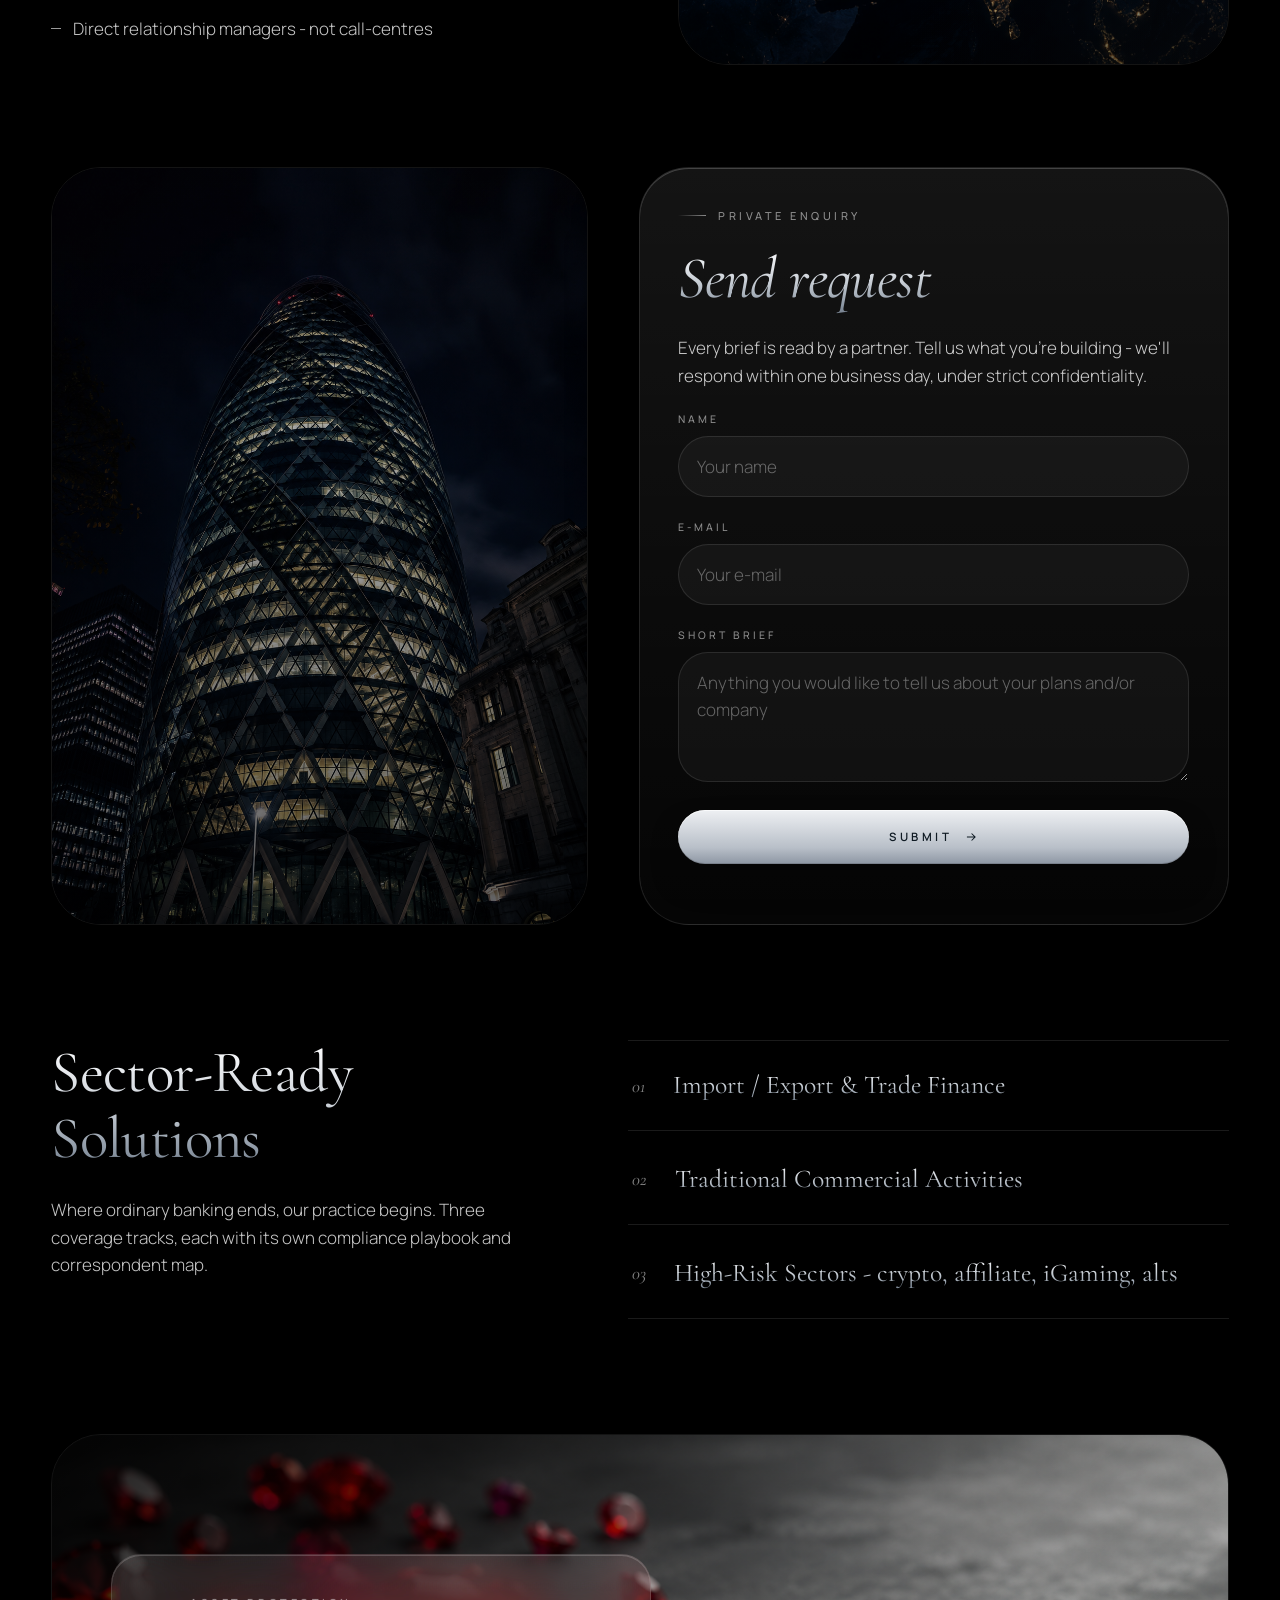
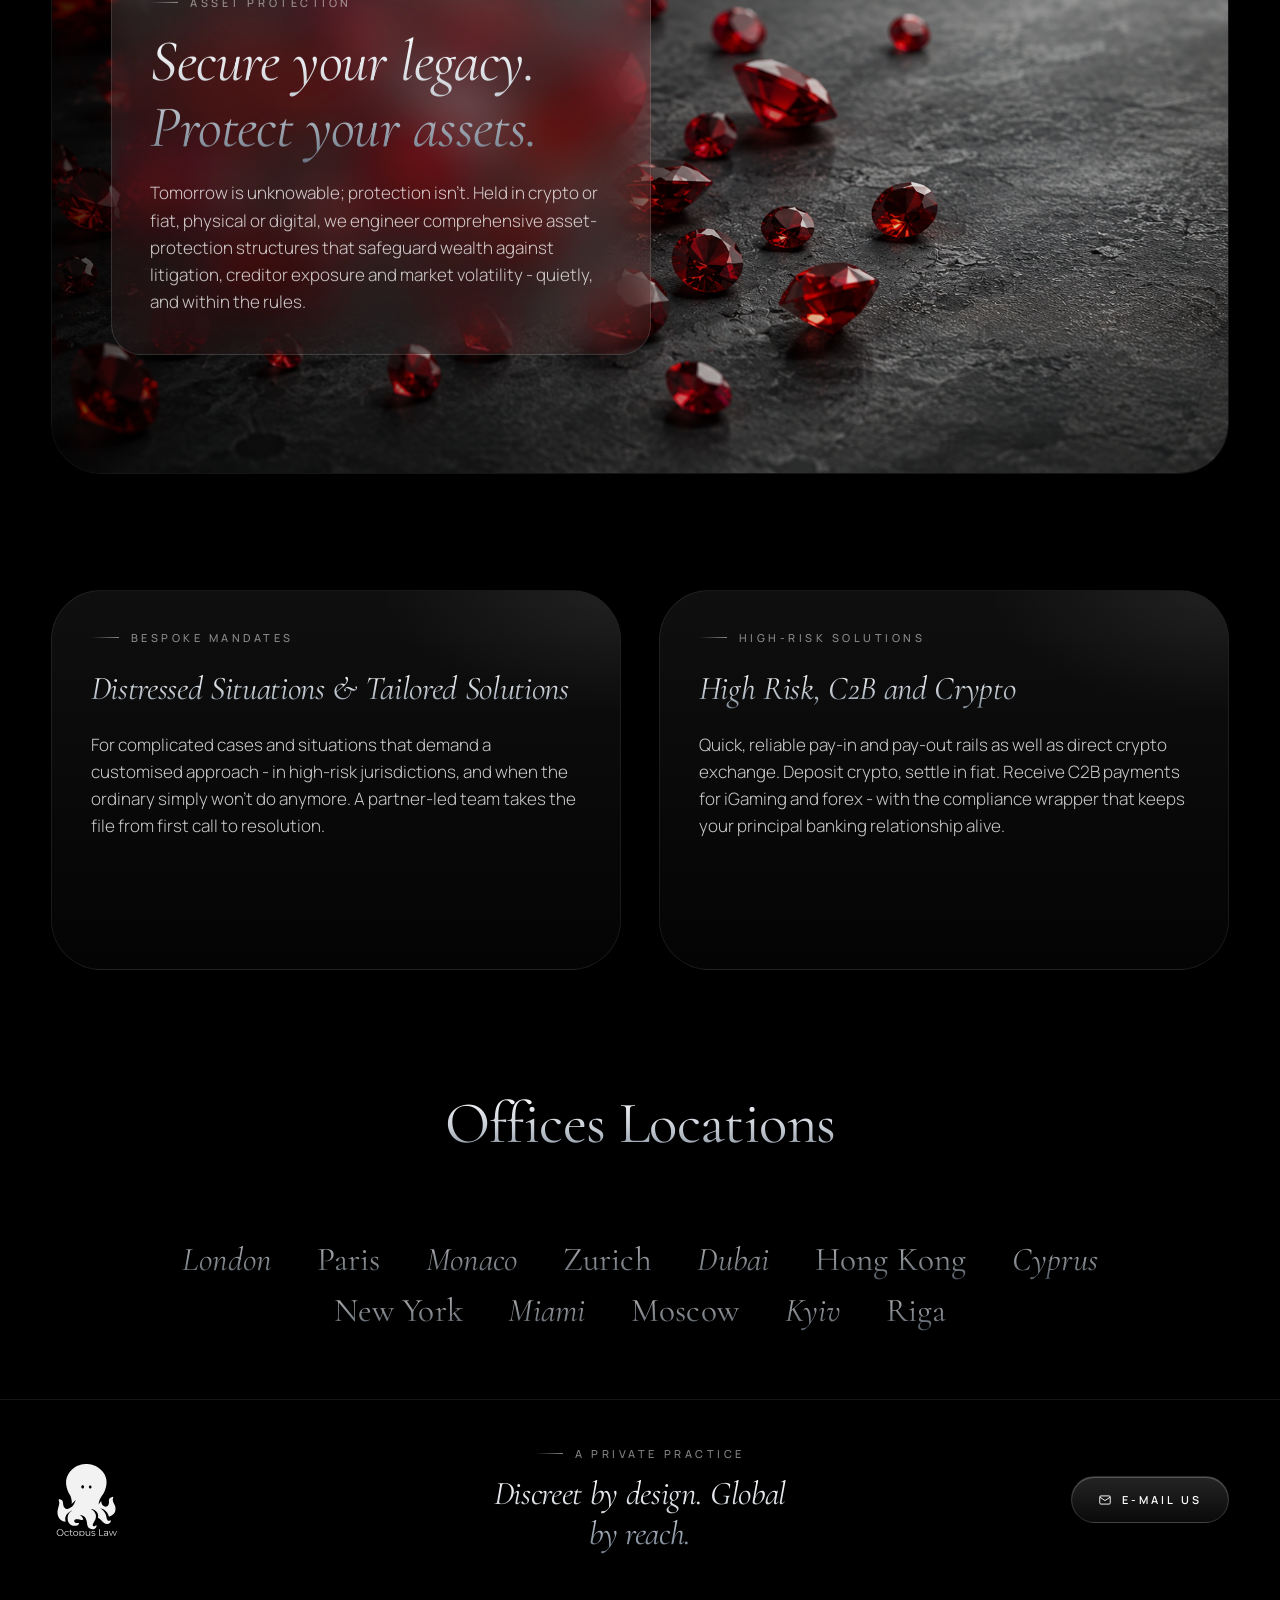
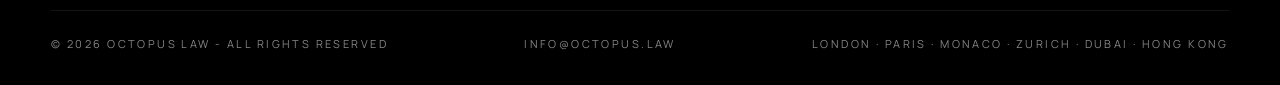
==== commit d02a3f23: "Fix favicon theme switching and marquee glow clipping - favicon.svg: single file with prefers-color-" ====
--- a/index.html
+++ b/index.html
@@ -9,7 +9,7 @@
 <link rel="preconnect" href="https://fonts.gstatic.com" crossorigin />
 <link href="https://fonts.googleapis.com/css2?family=Cormorant+Garamond:ital,wght@0,300;0,400;0,500;0,600;1,300;1,400;1,500;1,600&family=Manrope:wght@200;300;400;500;600;700&display=swap" rel="stylesheet" />
 <link rel="stylesheet" href="css/style.css" />
-<link rel="icon" type="image/svg+xml" href="assets/logo-white.svg" />
+<link rel="icon" type="image/svg+xml" href="assets/favicon.svg" />
 </head>
 <body>
 
--- a/css/style.css
+++ b/css/style.css
@@ -575,8 +575,8 @@
 
 /* page-hero (smaller variant for inner pages) */
 .page-hero {
-  padding-top: calc(var(--nav-h) + 40px);
-  padding-bottom: clamp(40px, 4vw, 60px);
+  padding-top: clamp(90px, 10vw, 140px);
+  padding-bottom: clamp(16px, 2vw, 24px);
   padding-left: var(--pad-x);
   padding-right: var(--pad-x);
   position: relative;
@@ -684,6 +684,8 @@
 }
 .marquee {
   overflow: hidden;
+  padding: 64px 0;
+  margin: -64px 0;
   mask-image: linear-gradient(90deg, transparent, black 8%, black 92%, transparent);
   -webkit-mask-image: linear-gradient(90deg, transparent, black 8%, black 92%, transparent);
 }
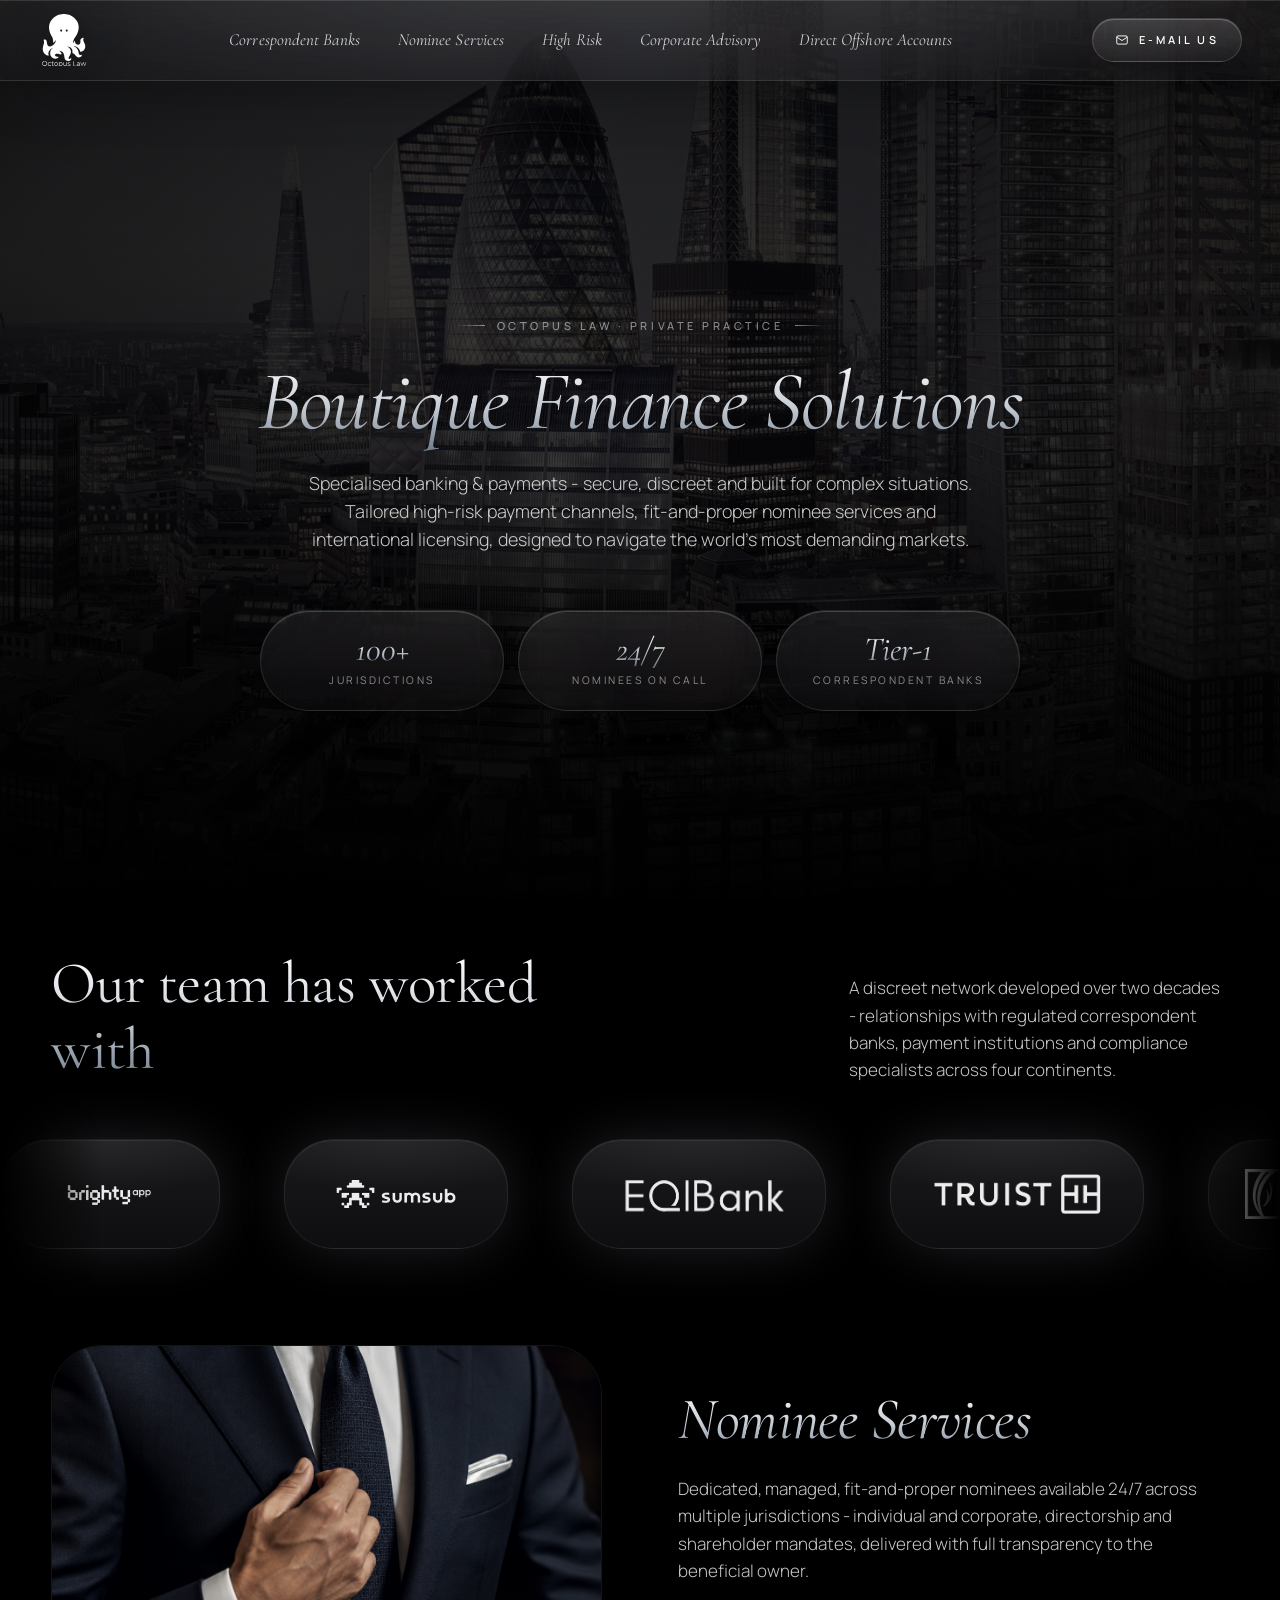
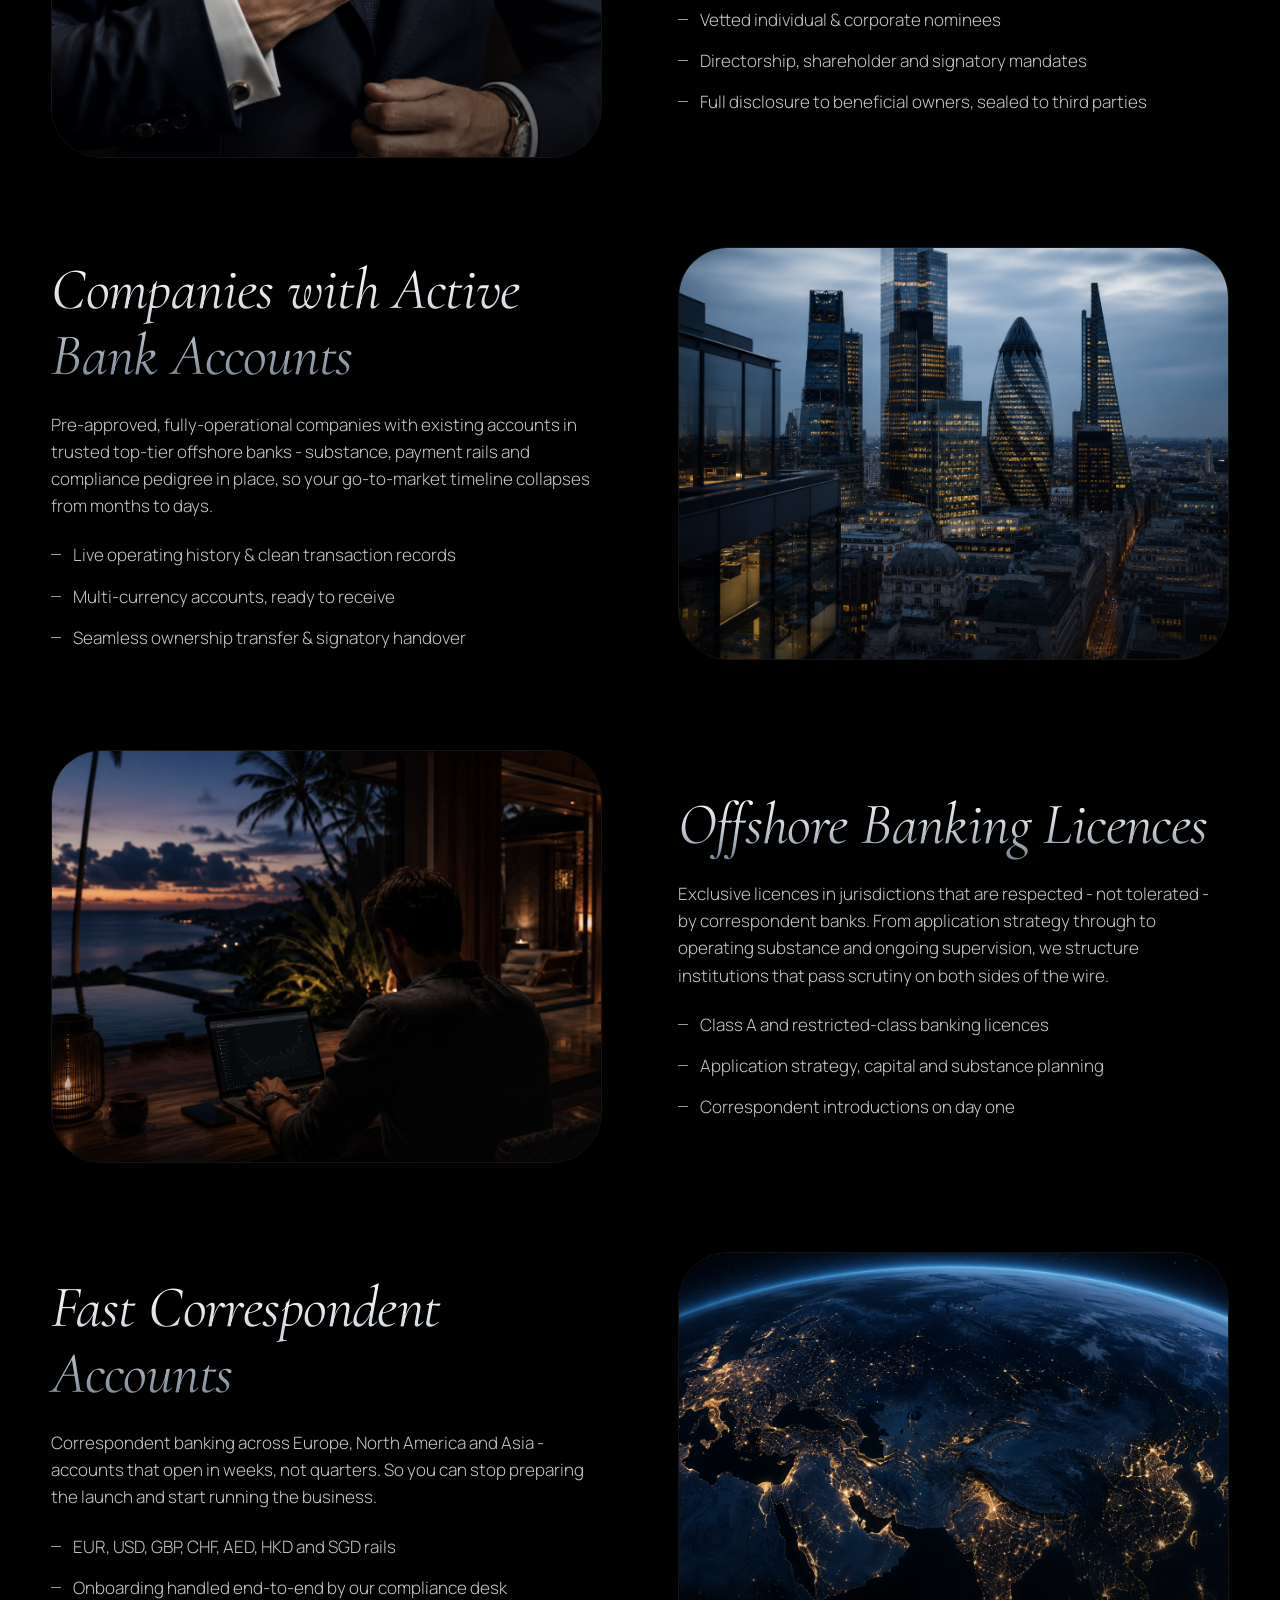
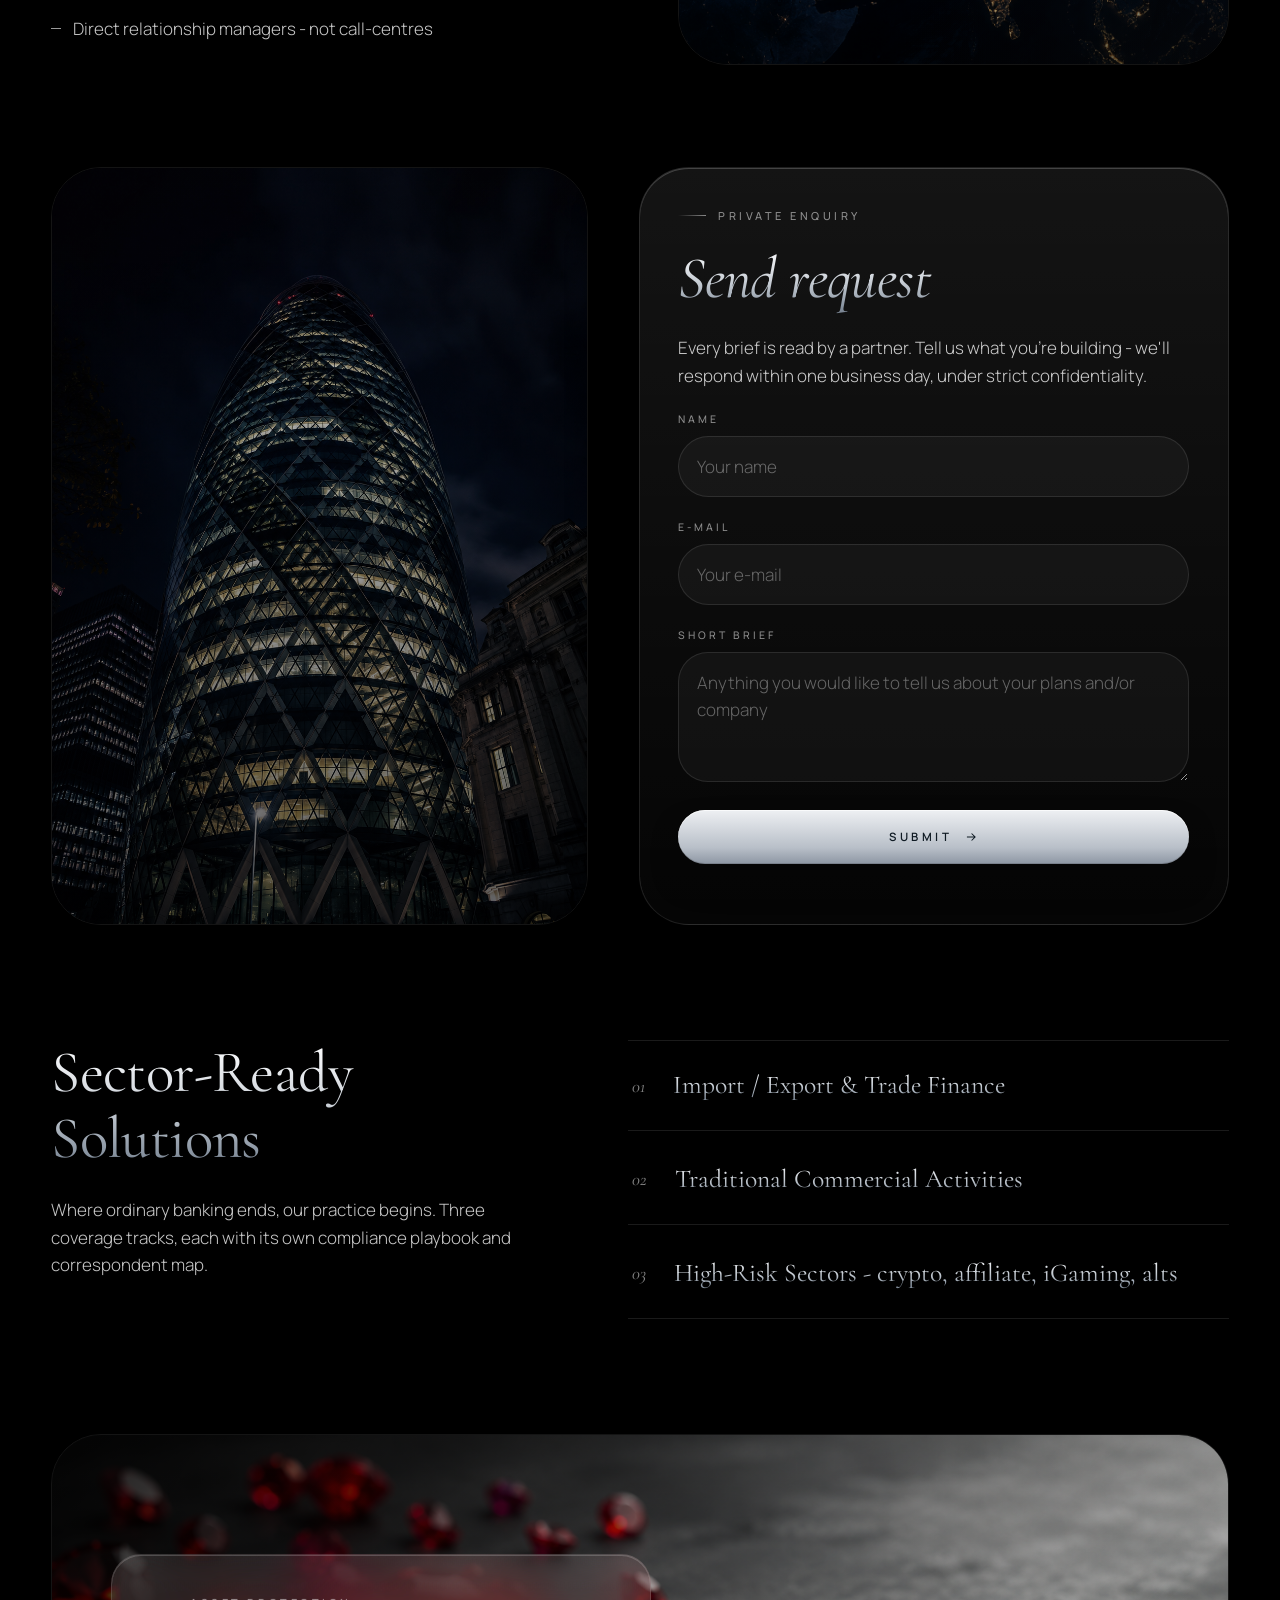
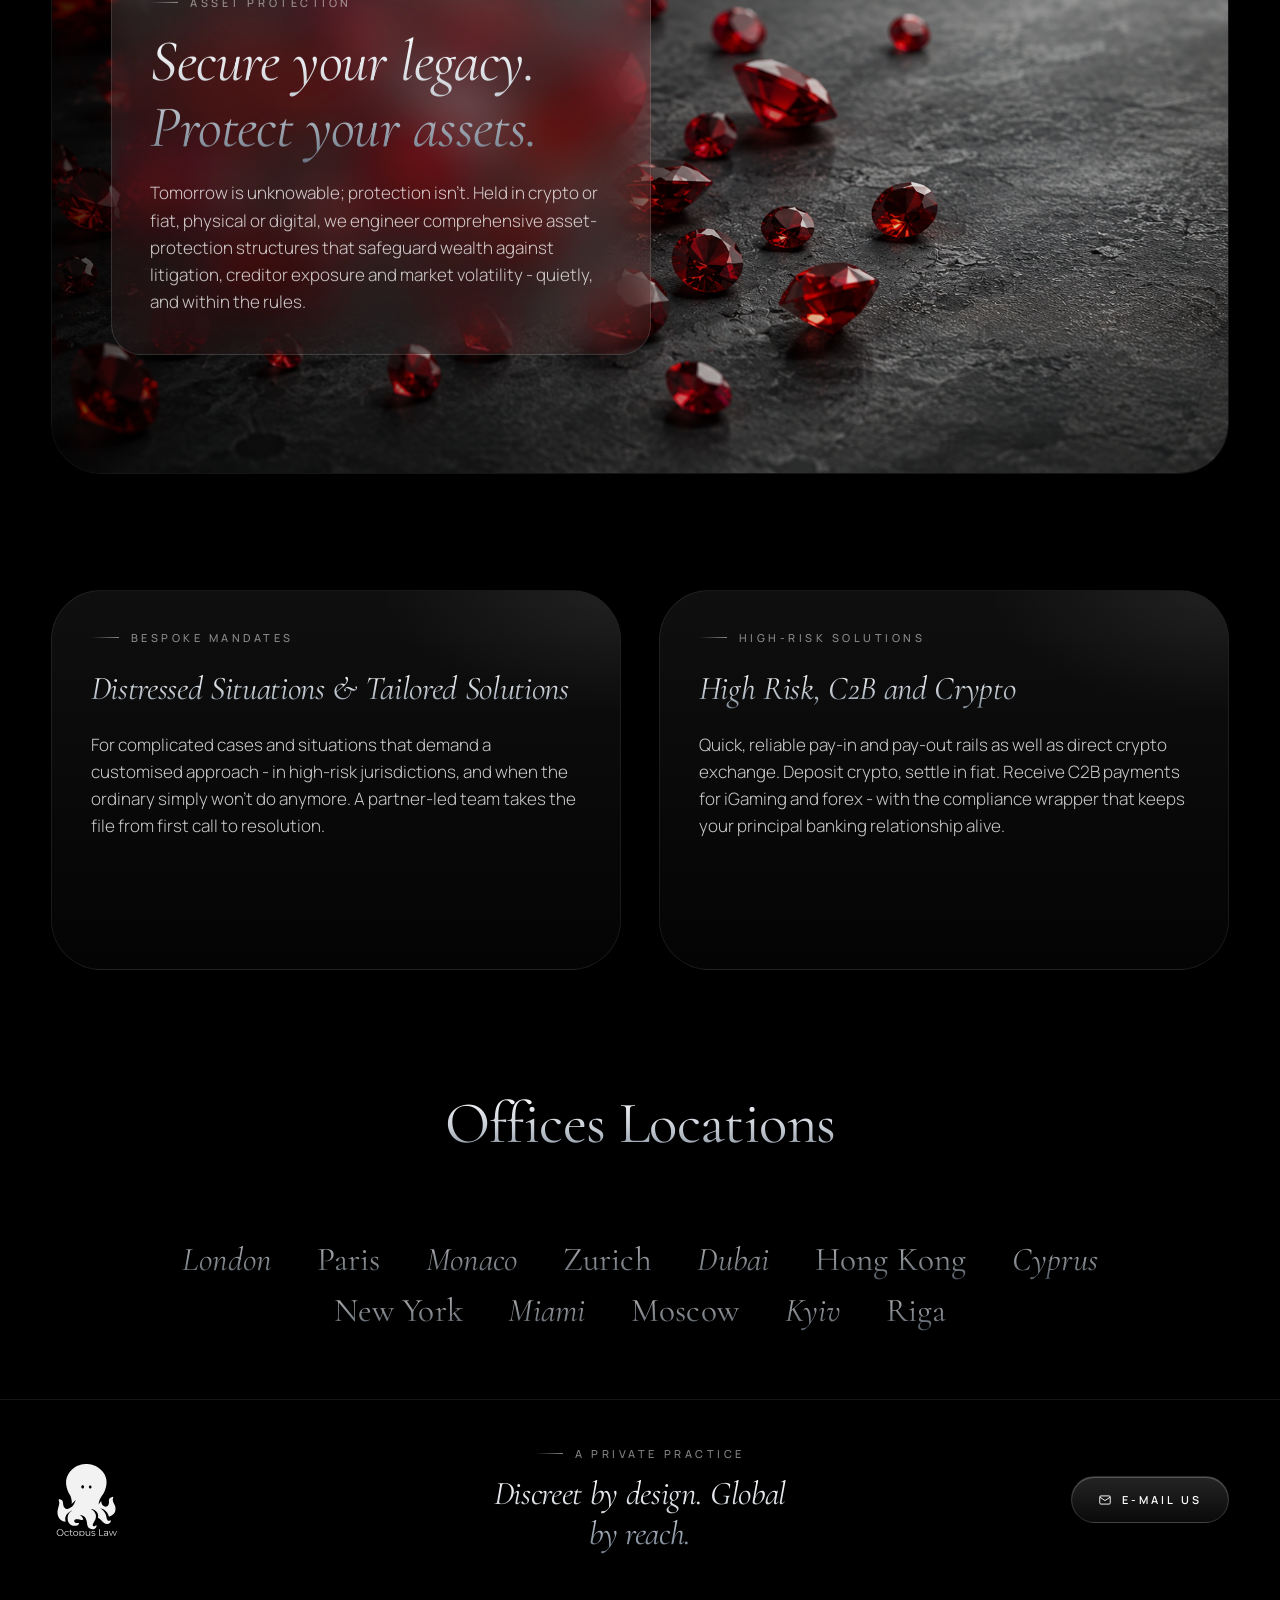
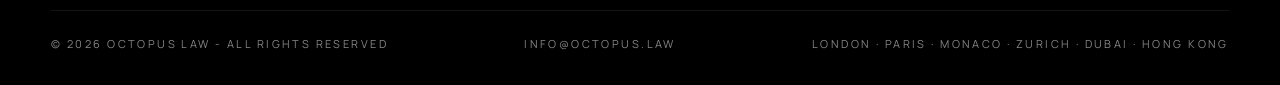
==== commit 42c52357: "Remove Nodabank from partner marquee https://claude.ai/code/session_01QChJVmJCUF6wRJdDhkmfkT" ====
--- a/index.html
+++ b/index.html
@@ -103,7 +103,6 @@
   </div>
   <div class="marquee reveal">
     <div class="marquee__track">
-      <div class="marquee__chip"><img src="assets/partners/nodabank.png" alt="" /></div>
       <div class="marquee__chip"><img src="assets/partners/brighty.png" alt="" /></div>
       <div class="marquee__chip"><img src="assets/partners/sumsub.png" alt="" /></div>
       <div class="marquee__chip"><img src="assets/partners/eqibank.png" alt="" /></div>
@@ -120,7 +119,6 @@
       <div class="marquee__chip"><img src="assets/partners/3s-money.png" alt="" /></div>
       <div class="marquee__chip"><img src="assets/partners/equals.png" alt="" /></div>
       <div class="marquee__chip"><img src="assets/partners/barclays.png" alt="" /></div>
-      <div class="marquee__chip"><img src="assets/partners/nodabank.png" alt="" /></div>
       <div class="marquee__chip"><img src="assets/partners/brighty.png" alt="" /></div>
       <div class="marquee__chip"><img src="assets/partners/sumsub.png" alt="" /></div>
       <div class="marquee__chip"><img src="assets/partners/eqibank.png" alt="" /></div>
--- a/css/style.css
+++ b/css/style.css
@@ -1317,16 +1317,32 @@
     text-align: center;
   }
   .footer__logo, .footer__right { justify-content: center; display: flex; }
+  .float-card__inner {
+    min-height: auto;
+    overflow: visible;
+    border-radius: 0;
+    border: none;
+  }
+  .float-card__inner img {
+    position: relative;
+    height: 320px;
+    border-radius: var(--r-lg);
+    width: 100%;
+    object-fit: cover;
+  }
+  .float-card__inner::after {
+    border-radius: var(--r-lg);
+    background: linear-gradient(180deg, transparent 30%, rgba(0,0,0,0.85));
+  }
   .float-card__panel {
     position: relative;
     top: auto;
     left: auto;
     transform: none;
-    margin: 0;
-    max-width: 100%;
+    margin: -80px 16px 0;
+    max-width: calc(100% - 32px);
+    z-index: 2;
   }
-  .float-card__inner { min-height: auto; }
-  .float-card__inner img { position: relative; height: 320px; }
   .float-card__inner::after { background: linear-gradient(180deg, transparent 40%, rgba(0, 0, 0, 0.95)); }
   .hero { min-height: 720px; }
 }
